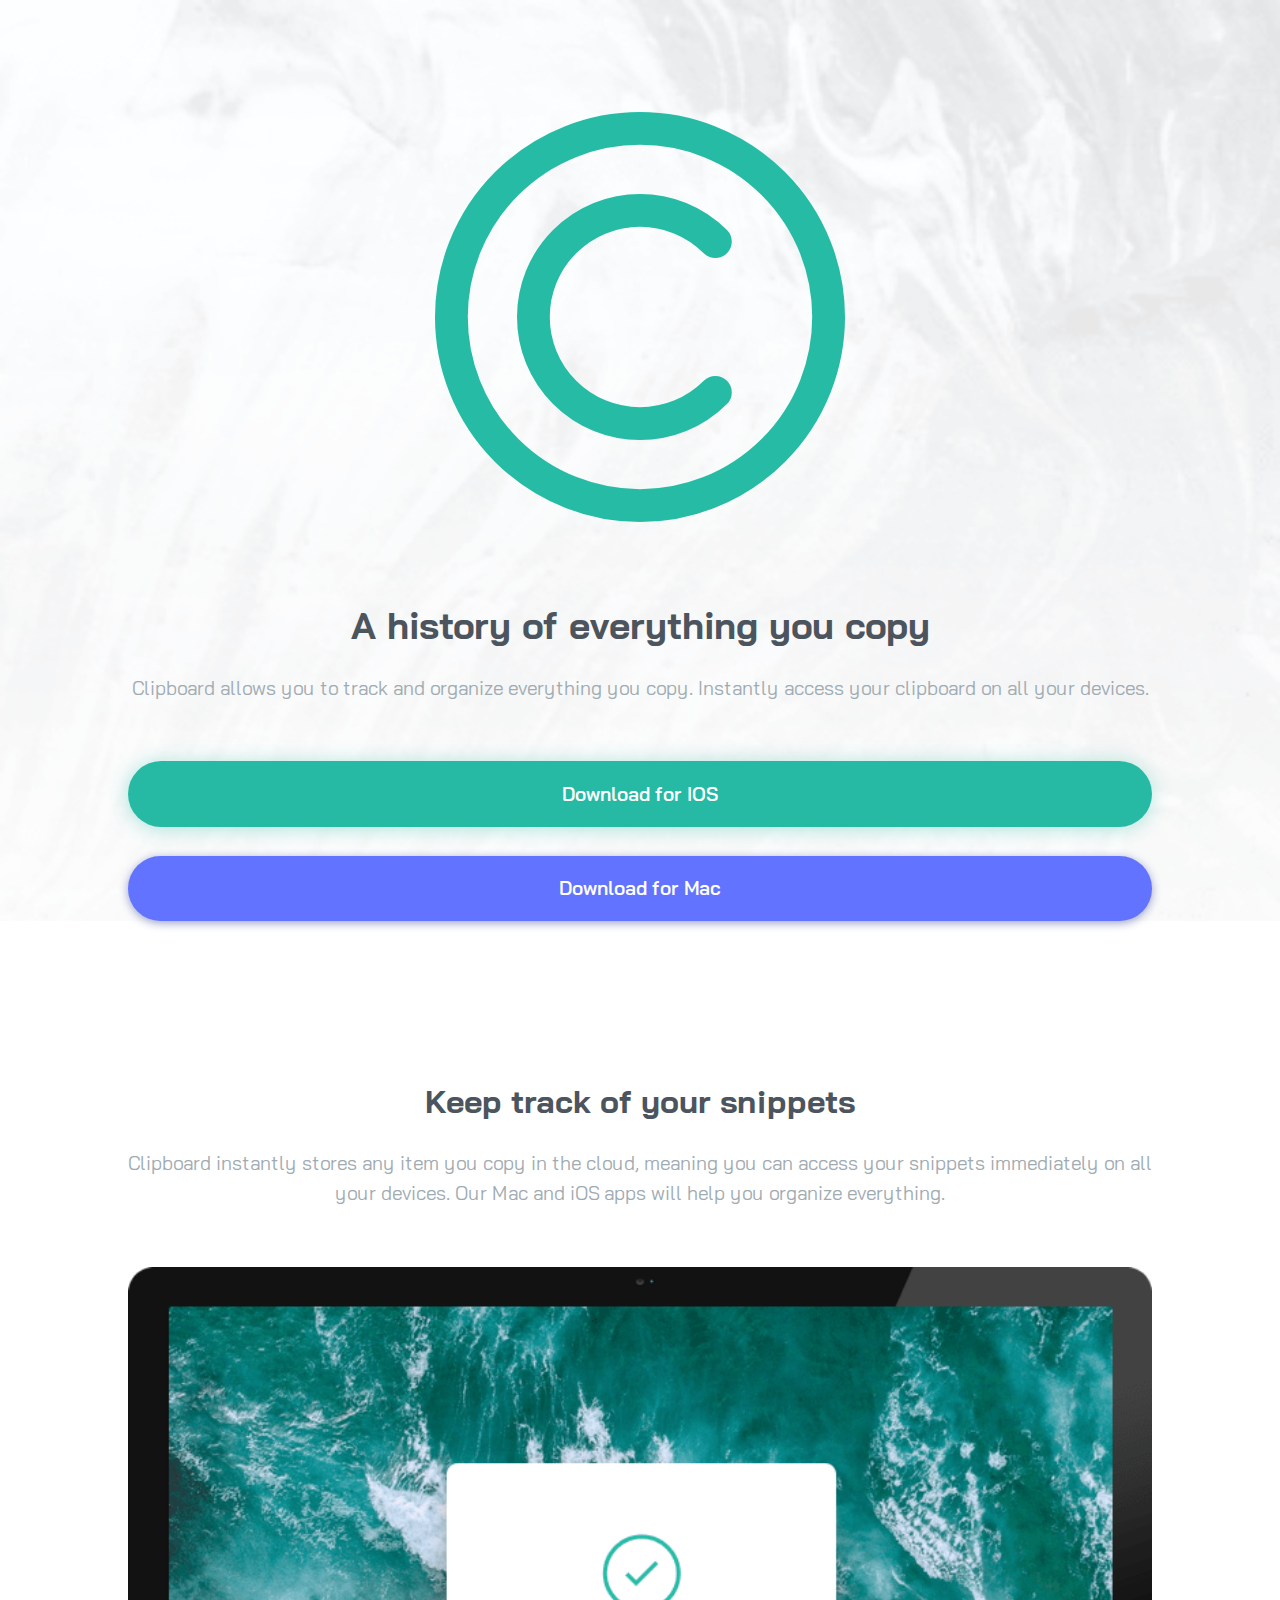
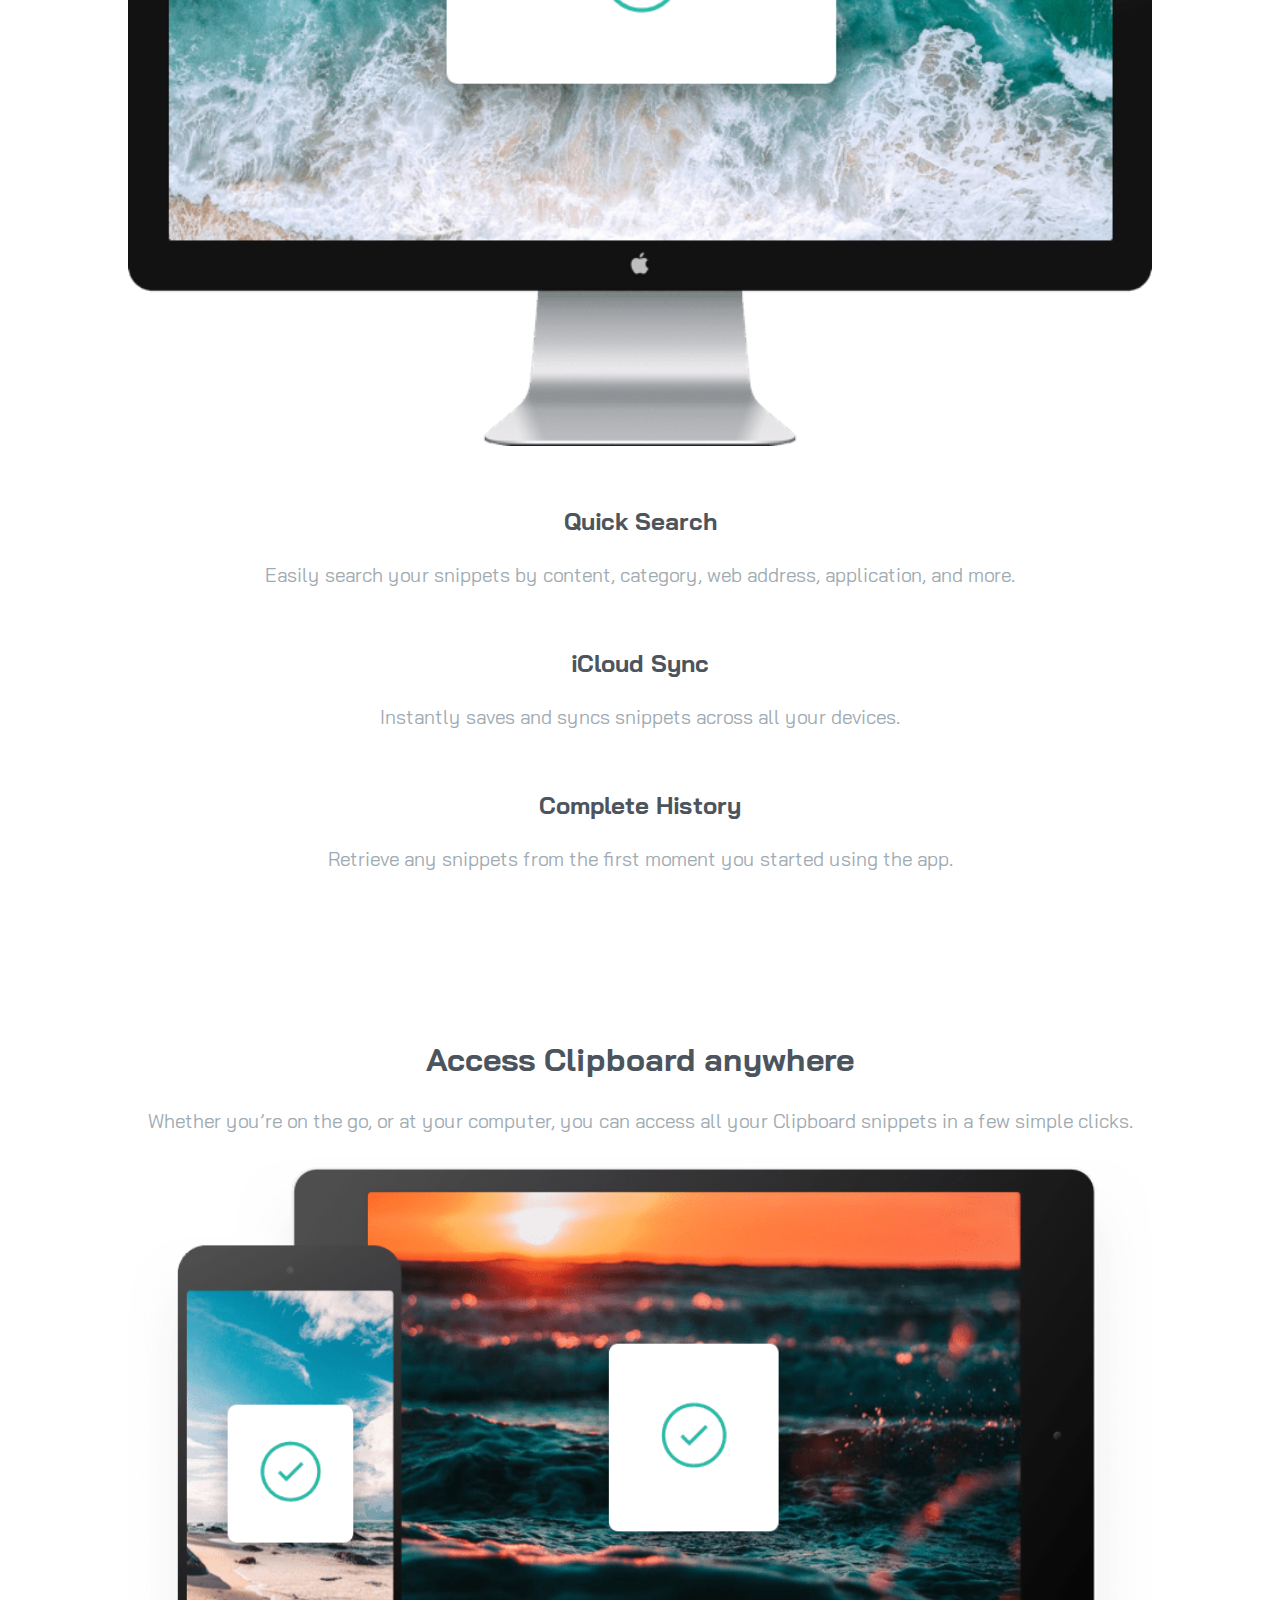
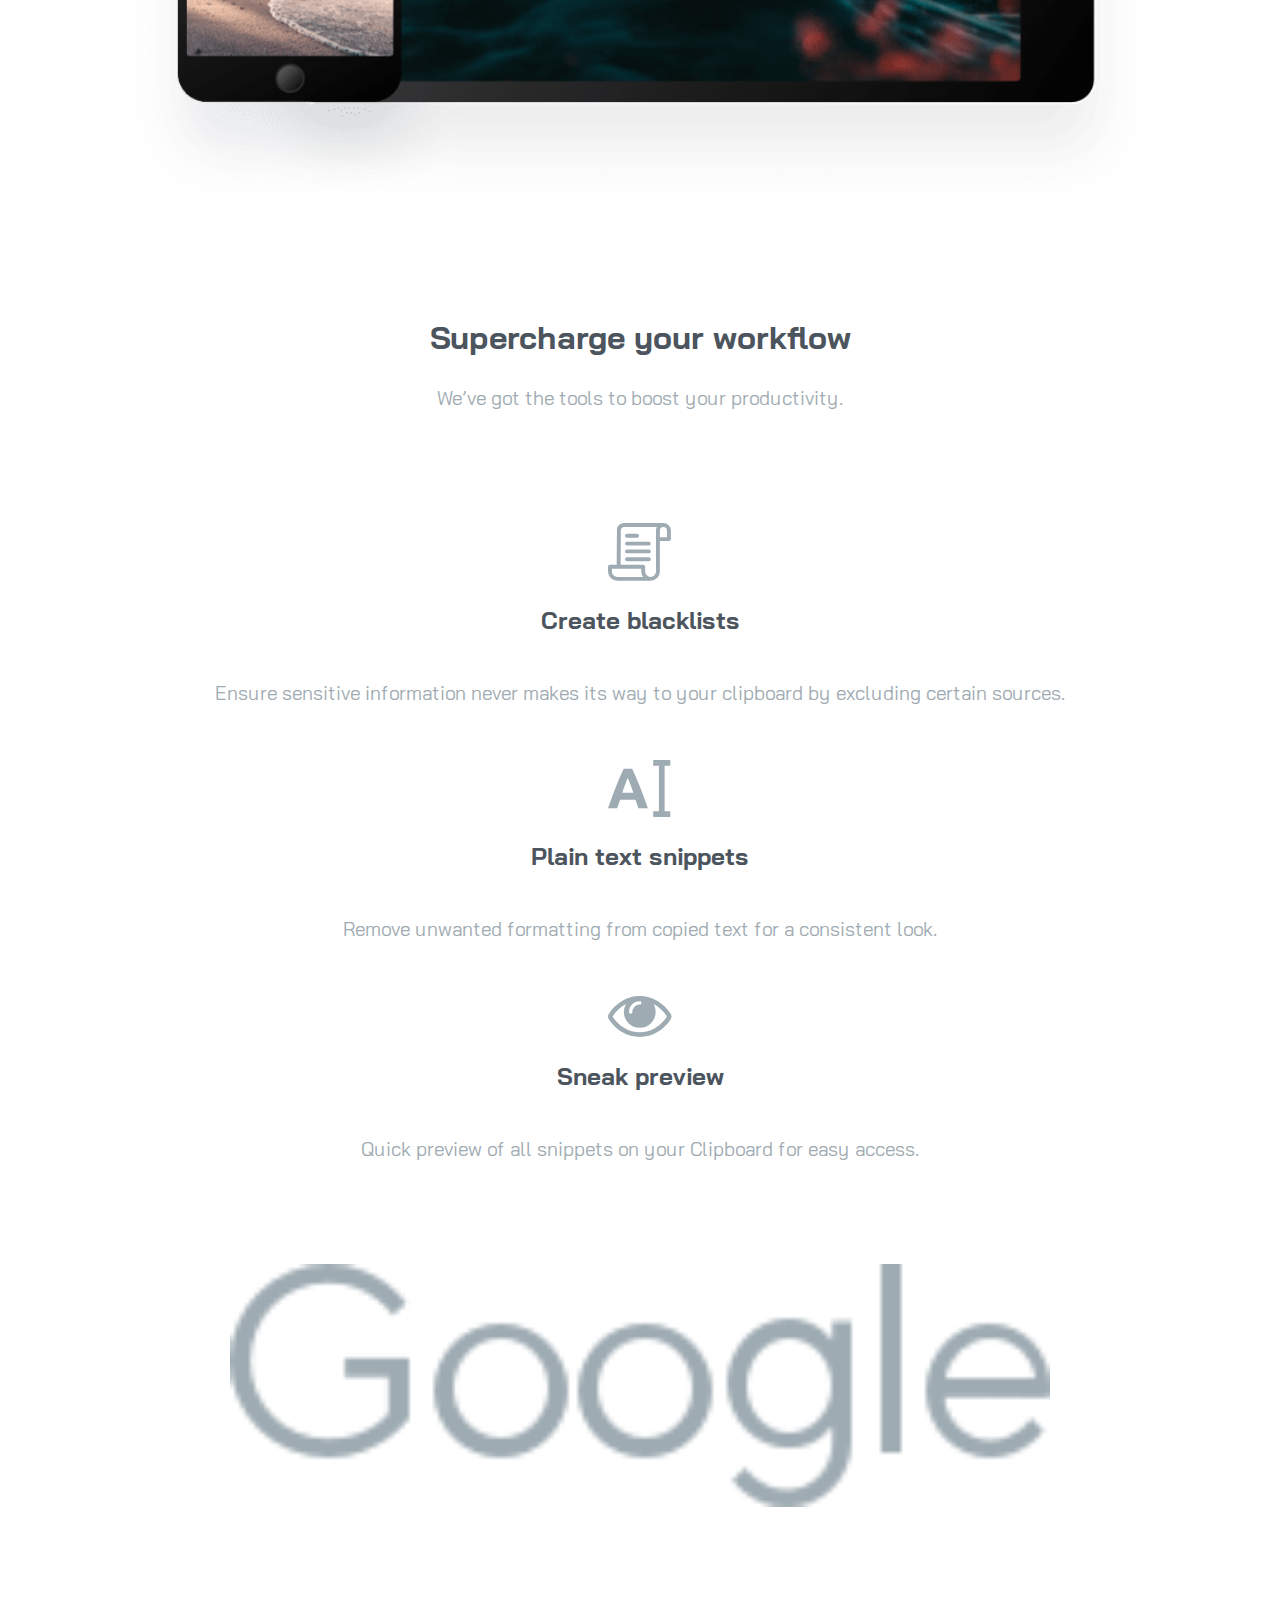
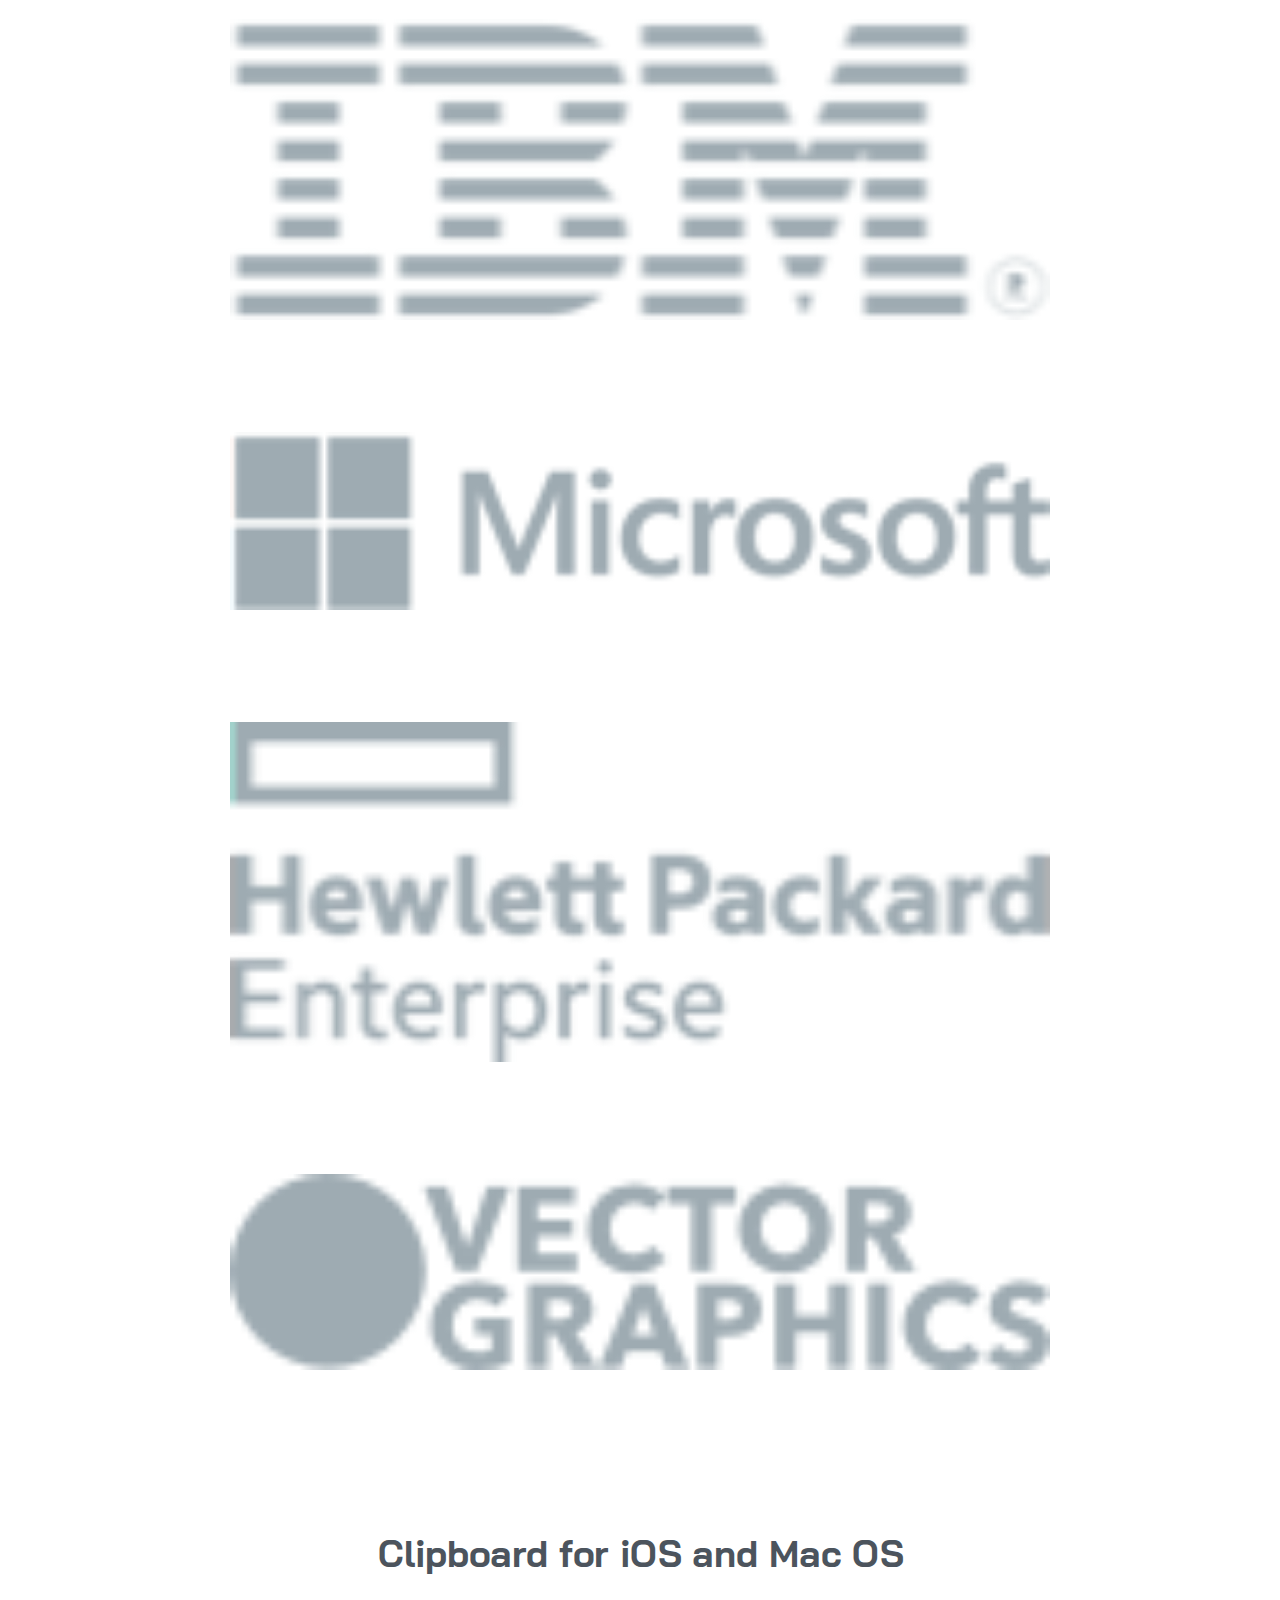
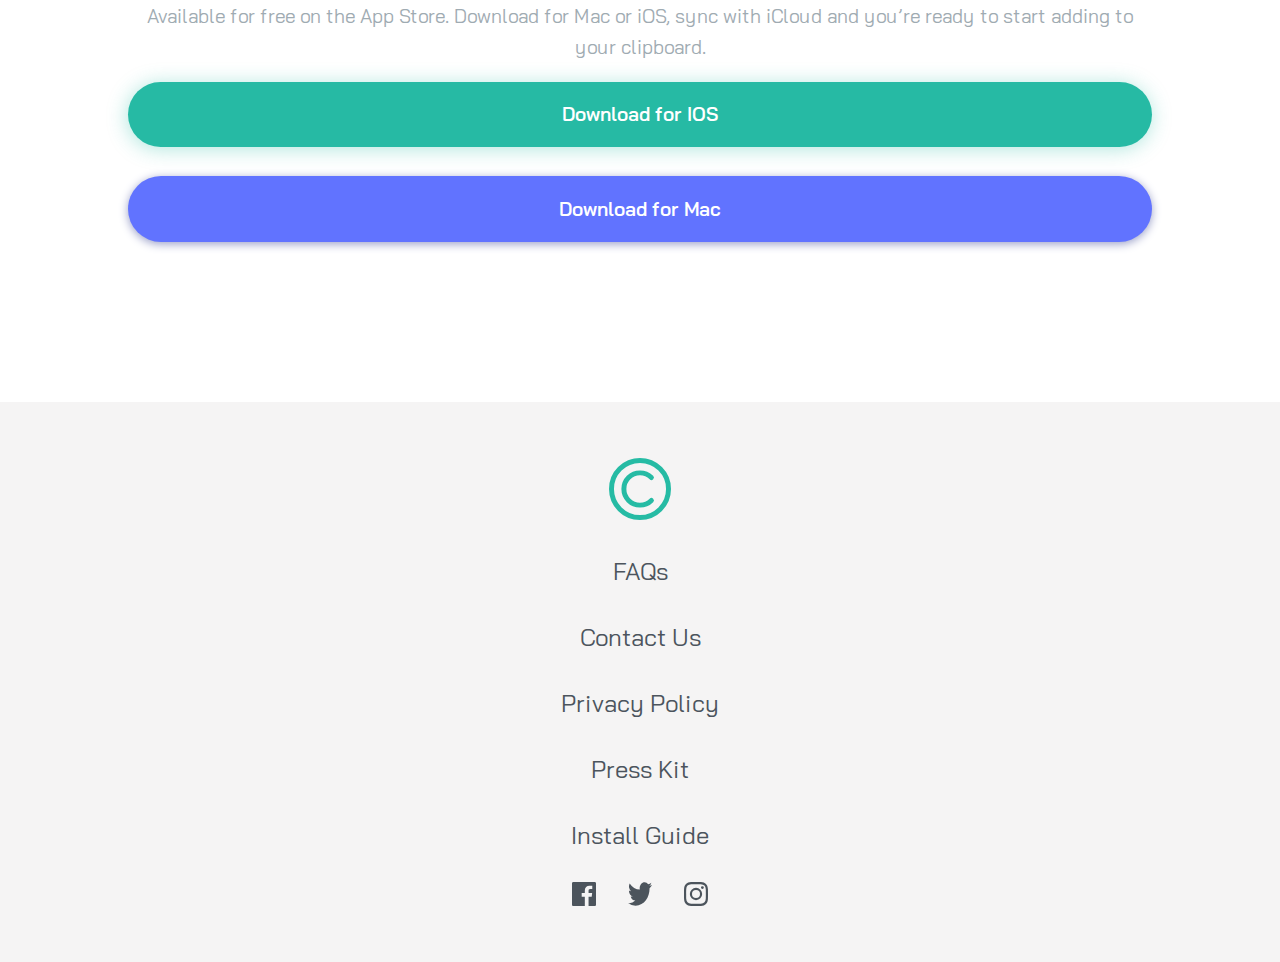
==== clipboard-landing-page-master/index.html @ c27ddd68 "dsal" ====
<!DOCTYPE html>
<html lang="en">
<head>
  <meta charset="UTF-8">
  <meta name="viewport" content="width=device-width, initial-scale=1.0">
  <link rel="stylesheet" href="/clipboard-landing-page-master/style.css">
  <link rel="icon" type="image/png" sizes="32x32" href="./images/favicon-32x32.png">
  <title>Frontend Mentor | Clipboard landing page</title>
</head>
<body>
  <header class="hero">
    <div class="container">
      <div class="logo">
        <img src="/clipboard-landing-page-master/images/logo.svg">
      </div>
      <div class="herotxt">
        <h1>A history of everything you copy</h1>
        <p>Clipboard allows you to track and organize everything you
          copy. Instantly access your clipboard on all your devices.</p>
      </div>
      <div class="row">
        <a class="btn btn__green" href="#">Download for IOS</a>
        <a class="btn btn__blue" href="#">Download for Mac</a>
      </div>
    </div>
  </header>
  <main>
    <section class="mid">
      <div class="container">
        <div class="midtxt">
          <h2>  Keep track of your snippets </h2>
          <p>  Clipboard instantly stores any item you copy in the cloud, 
            meaning you can access your snippets immediately on all your 
            devices. Our Mac and iOS apps will help you organize everything.</p>
        </div>
        <div class="midbottom row">
          <div class="midbottomimg"><img src="/clipboard-landing-page-master/images/image-computer.png" alt="mac display"></div>
          <div class="midbottomtxt">
            <div class="one">
              <h3>Quick Search</h3>
              <p>Easily search your snippets by content, category, web address, application, and more.</p>
            </div>
            <div class="two">
              <h3>iCloud Sync</h3>
              <p>Instantly saves and syncs snippets across all your devices.</p>
            </div>
            <div class="three">
              <h3>Complete History</h3>
              <p>Retrieve any snippets from the first moment you started using the app.</p>
            </div>
          </div>
        </div>
      </div>
    </section>
    <section class="midtwo">
      <div class="container">
        <div class="midtwotxt">
          <h2>Access Clipboard anywhere</h2>
          <p>Whether you’re on the go, or at your computer, you can access all your Clipboard 
            snippets in a few simple clicks.</p>
        </div>
        <div class="midtwoimg">
          <img src="/clipboard-landing-page-master/images/image-devices.png" alt="apple devices">
        </div>
      </div>
    </section>
    <section class="midthree">
      <div class="container">
        <div class="midthreetxt">
          <h2>Supercharge your workflow</h2>
          <p>We’ve got the tools to boost your productivity.</p>
        </div>
        <div class="row midthreeft">
          <div class="one">
            <img src="/clipboard-landing-page-master/images/icon-blacklist.svg" alt="blacklist">
            <h3> Create blacklists</h3>
            <p>Ensure sensitive information never makes its way to your clipboard by excluding certain sources.</p>
          </div>
          <div class="two">
            <img src="/clipboard-landing-page-master/images/icon-text.svg" alt="Plain text snippets">
            <h3>Plain text snippets</h3>
            <p>Remove unwanted formatting from copied text for a consistent look.</p>
          </div>
          <div class="three">
            <img src="/clipboard-landing-page-master/images/icon-preview.svg" alt="Sneak preview">
            <h3>Sneak preview</h3>
            <p>Quick preview of all snippets on your Clipboard for easy access.</p>
          </div>
        </div>
      </div>
    </section>
    <section class="midfour" title="Partners">
      <div class="container row">
        <img src="/clipboard-landing-page-master/images/logo-google.png" alt="Google">
        <img src="/clipboard-landing-page-master/images/logo-ibm.png" alt="IBM">
        <img src="/clipboard-landing-page-master/images/logo-microsoft.png" alt="Microsoft">
        <img src="/clipboard-landing-page-master/images/logo-hp.png" alt="Hewlett Packard">
        <img src="/clipboard-landing-page-master/images/logo-vector-graphics.png" alt="Vector Graphics">
      </div>
    </section>
    <section class="midfive">
      <div class="container">
        <div class="midfivetxt">
          <h1>Clipboard for iOS and Mac OS</h1>
          <p>Available for free on the App Store. Download for Mac or iOS, sync with iCloud 
            and you’re ready to start adding to your clipboard.</p>
        </div>
        <div class="row">
          <a class="btn btn__green" href="#">Download for IOS</a>
          <a class="btn btn__blue" href="#">Download for Mac</a>
        </div>
      </div>
    </section>
    <footer>
      <div class="container row">
        <div class="logofoot">
        <img src="/clipboard-landing-page-master/images/logo.svg" alt="Logo">
        </div>
        <nav>
          <div class="navlist">
            <ul>
              <li><a href="#">FAQs</a></li>
              <li><a href="#">Contact Us</a></li>
            </ul>
          </div>
          <div class="navlist">
            <ul>
              <li><a href="#">Privacy Policy</a></li>
              <li><a href="#">Press Kit</a></li>
            </ul>
          </div>
          <div class="navlist three">
            <ul>
              <li><a href="#">Install Guide</a></li>
            </ul>
          </div>
        </nav>
        <div class="socials">
          <img src="/clipboard-landing-page-master/images/icon-facebook.svg" alt="Facebook">
          <img src="/clipboard-landing-page-master/images/icon-twitter.svg" alt="Twitter">
          <img src="/clipboard-landing-page-master/images/icon-instagram.svg" alt="Instagram">
        </div>
      </div>
    </footer>
  </main>
</body>
</html>
---- clipboard-landing-page-master/style.css ----
@import url('https://fonts.googleapis.com/css2?family=Bai+Jamjuree:wght@400;600&display=swap');

:root{
    --clr-sc: hsl(171, 66%, 44%);
    --clr-lb: hsl(233, 100%, 69%);

    --clr-dgb:hsl(210, 10%, 33%);
    --clr-gb: hsl(201, 11%, 66%);

    --ff-bai: "Bai Jamjuree";
}

*, *::before, *::after{
    box-sizing: border-box;
}

body{
    margin: 0;
    font-family: var(--ff-bai);
}

.container{
    width: 80%;
    max-width: 1100px;
    margin: 0 auto;
    position: relative;
}

.hero{
    background:url(/clipboard-landing-page-master/images/bg-header-mobile.png);
    background-repeat: no-repeat;
    background-size: cover;
    background-position: top right;
}

.logo img{
    margin-top: 7em;
    width: 40%;
    margin-bottom: 3.5em;
    max-width: 100%;
}

.logo{
    display: flex;
    justify-content: center;
}

.herotxt{
    font-family: var(--ff-bai);
    text-align: center;
}

.herotxt p{
    font-size: 1.2em;
    color:var(--clr-gb);
    line-height: 1.6em;
    margin-bottom: 3em;
}
.row{
    display: flex;
    flex-direction: column;
}
.btn{
    padding: 1.3rem 1rem;
    border-radius: 50em;
    text-align: center;
    text-decoration: none;
    color: white;
    font-family: var(--ff-bai);
    font-size: 1.2em;
    font-weight: 600;
    cursor: pointer;
    transition: opacity 0.2s ease-in;
}

.btn__green{
    background-color: var(--clr-sc);
    box-shadow: -1px 2px 20px 0px rgba(38,186,164,0.37);
}

.btn__blue{
    margin-top: 1.5em;
    background-color: var(--clr-lb);
    box-shadow: 0px 2px 10px 0px hsl(233, 30%, 69%);
}

.mid{
    margin-top: 10em;
    text-align: center;
}


.midtxt p{
    font-size: 1.2em;
    color:var(--clr-gb);
    line-height: 1.6em;
    margin-bottom: 3em;
}

.mid img{
    width: 100%;
    margin-bottom: 2em;
}

.midbottomtxt p{
    font-size: 1.2em;
    color:var(--clr-gb);
    line-height: 1.6em;
    margin-bottom: 3em;
}

.midtwo img{
    width: 100%;
}

.midtwo{
    padding: 5em 0;
}

h2{
    font-size: 2em;
    color: var(--clr-dgb);
    text-align: center;
}

h1{
    font-size: 2.3em;
    color: var(--clr-dgb);
    text-align: center;
}

h3{
    font-size: 1.5em;
    color: var(--clr-dgb);
    text-align: center;
}

p{
    font-size: 1.2em;
    color:var(--clr-gb);
    line-height: 1.6em;
    text-align: center;
}

.midthreetxt p{
    margin-bottom: 4em;
}

.midthreeft .one, .midthreeft .two,.midthreeft .three{
    display: flex;
    align-items: center;
    flex-direction: column;
}

.midthreeft img{
    margin-block-start: 2em;
    width: 4em;
}

.midthree{
    margin-bottom: 5em;
}

.midfour img + img{
    margin-top: 7em;
}

.midfour img{
    width: 80%;
    margin: 0 auto;
    max-width: 100%;
}

.midfive{
    margin-block: 10em;
}

.logofoot{
    margin: 0 auto;
    display: flex;
    justify-content: center;
}

.logofoot img{
    width: 50%;
    margin: 0 auto;
}


footer{
    background-color: rgb(245, 244, 244);
    padding: 3.5em 0;
}

footer .row{
    align-items: center;
}

.navlist li{
    list-style: none;
    text-align: center;
}

.navlist ul{
    padding: 0;
    margin: 0;
}

.navlist li a{
    font-size: 1.5em;
    font-family: var(--ff-bai);
    color: hsl(210, 10%, 33%);
    text-decoration: none;
    margin-top: 1.5em;
    display: block;
    transition: color 0.2s ease-in;
}

footer .socials{
    display: flex;
    flex-direction: row;
    justify-content: center;
    margin-top: 2em;
}

.socials img + img{
    margin-left: 2em;
}

.btn:hover{
    opacity: 90%;
}

.btn:active{
    opacity: 80%;
}

li a:hover{
    color:var(--clr-sc);
}

@media (min-width: 1440px) {
    h2{
        font-size: 2em;
        color: var(--clr-dgb);
        text-align: center;
    }
    
    h1{
        font-size: 2.3em;
        color: var(--clr-dgb);
        text-align: center;
    }
    
    h3{
        font-size: 1.5em;
        color: var(--clr-dgb);
        text-align: center;
    }
    
    p{
        font-size: 1.2em;
        color:var(--clr-gb);
        line-height: 1.6em;
        text-align: center;
    }

    .hero .logo{
        width: 35%;
        margin: 0 auto;
    }

    .hero{
        background:url(/clipboard-landing-page-master/images/bg-header-desktop.png);
        background-repeat: no-repeat;
        background-position: top right;
    }
    
    .hero .logo img{
        margin-bottom: 1.8em;
        margin-top: 9em;
    }
    
    .herotxt h1{
        margin-bottom:0;
    }

    .herotxt p{
        width: 80%;
        margin: 0 auto;
        margin-top: 1em;
        margin-bottom: 2.5em;
    }
    .row{
        display: flex;
        flex-direction: row;
        justify-content: center;
        align-items: center;
    }

    .btn{
        padding: 1.3rem 4rem;
    }
    
    .btn + .btn{
        margin-left: 1em;
    }
    
    .btn__blue{
        margin-top: auto;
    }
    
    .mid{
        margin-top: 10em;
        text-align: center;
    }
    
    .midtxt{
        margin-bottom: 4em;
    }
    
    .mid img{
        width: 700px;
    }

    .midbottomtxt p, .midbottomtxt h3{
        text-align: left;
    }
    
    .midbottomtxt{
        margin-left: 6em;
        margin-top: 6em;
    }

    .midbottomimg{
        margin-left: -13em;
    }

    .midtwo img{
        width: 100%;
    }
    
    .midtwo{
        padding: 2em 0;
    }

    .midtwotxt{
        width: 70%;
        margin: 0 auto;
        margin-bottom: 6em;
    }
    
    .midtwoimg img{
        width: 900px;
    }

    .midtwoimg{
        display: flex;
        justify-content: center;
    }

    .midthree .row{
        align-items: flex-start;
    }
    
    .midthreeft .one, .midthreeft .two,.midthreeft .three{
        flex-basis: 100%;
    }
    
    .midthree .three img{
        margin-top: 40px;
        margin-bottom: 10px;
    }

    .midfour{
        padding-block: 4em;
    }

    .midfour img + img{
        margin-top: initial;
        margin-left: 4.5em;
    }
    
    .midfour .row{
        align-items: center;
    }

    .midfive{
        margin-block: 10em;
    }
    
    .logofoot{
        margin: initial;
        display: flex;
        justify-content: left;
    }
    
    footer{
        background-color: rgb(245, 244, 244);
        padding: 1.8em 0;
    }
    
    footer .row{
        justify-content: space-between;
        align-items: center;
    }

    nav{
        display:flex;
        width: 100%;
        margin-left: 8em;
    }

    .navlist li{
        text-align: left;
    }
    
    .navlist li a{
        font-size: 1em;
        margin-top: initial;
    }

    .navlist li + li{
        margin-top: 0.7em;
    }
    
    footer .socials{
        margin-top: initial;
    }
    
    .navlist{
        align-self: center;
    }
    
    .navlist + .navlist{
        margin-left: 7em;
    }

    nav .three{
        align-self: flex-start;
    }
}
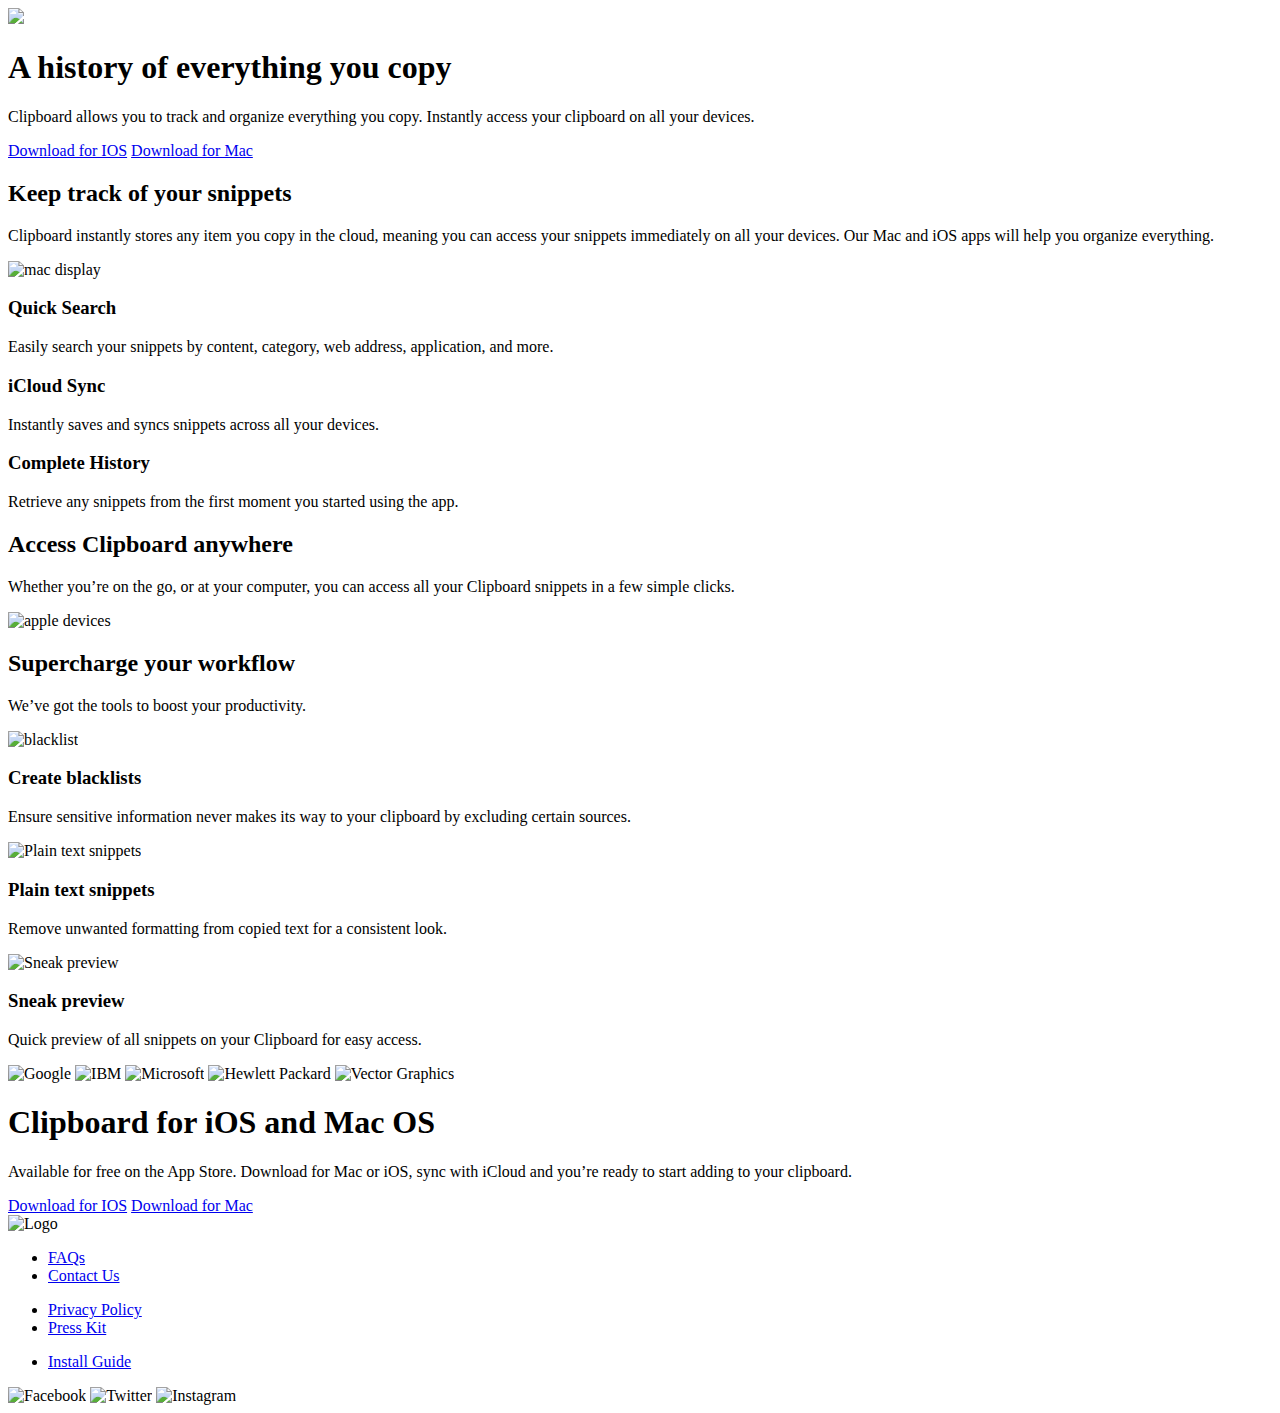
==== commit 37a3764d: "ads" ====
--- a/clipboard-landing-page-master/index.html
+++ b/clipboard-landing-page-master/index.html
@@ -3,7 +3,7 @@
 <head>
   <meta charset="UTF-8">
   <meta name="viewport" content="width=device-width, initial-scale=1.0">
-  <link rel="stylesheet" href="/clipboard-landing-page-master/style.css">
+  <link rel="stylesheet" href="./clipboard-landing-page-master/style.css">
   <link rel="icon" type="image/png" sizes="32x32" href="./images/favicon-32x32.png">
   <title>Frontend Mentor | Clipboard landing page</title>
 </head>
@@ -11,7 +11,7 @@
   <header class="hero">
     <div class="container">
       <div class="logo">
-        <img src="/clipboard-landing-page-master/images/logo.svg">
+        <img src="./clipboard-landing-page-master/images/logo.svg">
       </div>
       <div class="herotxt">
         <h1>A history of everything you copy</h1>
@@ -34,7 +34,7 @@
             devices. Our Mac and iOS apps will help you organize everything.</p>
         </div>
         <div class="midbottom row">
-          <div class="midbottomimg"><img src="/clipboard-landing-page-master/images/image-computer.png" alt="mac display"></div>
+          <div class="midbottomimg"><img src="./clipboard-landing-page-master/images/image-computer.png" alt="mac display"></div>
           <div class="midbottomtxt">
             <div class="one">
               <h3>Quick Search</h3>
@@ -60,7 +60,7 @@
             snippets in a few simple clicks.</p>
         </div>
         <div class="midtwoimg">
-          <img src="/clipboard-landing-page-master/images/image-devices.png" alt="apple devices">
+          <img src="./clipboard-landing-page-master/images/image-devices.png" alt="apple devices">
         </div>
       </div>
     </section>
@@ -72,17 +72,17 @@
         </div>
         <div class="row midthreeft">
           <div class="one">
-            <img src="/clipboard-landing-page-master/images/icon-blacklist.svg" alt="blacklist">
+            <img src="./clipboard-landing-page-master/images/icon-blacklist.svg" alt="blacklist">
             <h3> Create blacklists</h3>
             <p>Ensure sensitive information never makes its way to your clipboard by excluding certain sources.</p>
           </div>
           <div class="two">
-            <img src="/clipboard-landing-page-master/images/icon-text.svg" alt="Plain text snippets">
+            <img src="./clipboard-landing-page-master/images/icon-text.svg" alt="Plain text snippets">
             <h3>Plain text snippets</h3>
             <p>Remove unwanted formatting from copied text for a consistent look.</p>
           </div>
           <div class="three">
-            <img src="/clipboard-landing-page-master/images/icon-preview.svg" alt="Sneak preview">
+            <img src="./clipboard-landing-page-master/images/icon-preview.svg" alt="Sneak preview">
             <h3>Sneak preview</h3>
             <p>Quick preview of all snippets on your Clipboard for easy access.</p>
           </div>
@@ -91,11 +91,11 @@
     </section>
     <section class="midfour" title="Partners">
       <div class="container row">
-        <img src="/clipboard-landing-page-master/images/logo-google.png" alt="Google">
-        <img src="/clipboard-landing-page-master/images/logo-ibm.png" alt="IBM">
-        <img src="/clipboard-landing-page-master/images/logo-microsoft.png" alt="Microsoft">
-        <img src="/clipboard-landing-page-master/images/logo-hp.png" alt="Hewlett Packard">
-        <img src="/clipboard-landing-page-master/images/logo-vector-graphics.png" alt="Vector Graphics">
+        <img src="./clipboard-landing-page-master/images/logo-google.png" alt="Google">
+        <img src="./clipboard-landing-page-master/images/logo-ibm.png" alt="IBM">
+        <img src="./clipboard-landing-page-master/images/logo-microsoft.png" alt="Microsoft">
+        <img src="./clipboard-landing-page-master/images/logo-hp.png" alt="Hewlett Packard">
+        <img src="./clipboard-landing-page-master/images/logo-vector-graphics.png" alt="Vector Graphics">
       </div>
     </section>
     <section class="midfive">
@@ -114,7 +114,7 @@
     <footer>
       <div class="container row">
         <div class="logofoot">
-        <img src="/clipboard-landing-page-master/images/logo.svg" alt="Logo">
+        <img src="./clipboard-landing-page-master/images/logo.svg" alt="Logo">
         </div>
         <nav>
           <div class="navlist">
@@ -136,12 +136,12 @@
           </div>
         </nav>
         <div class="socials">
-          <img src="/clipboard-landing-page-master/images/icon-facebook.svg" alt="Facebook">
-          <img src="/clipboard-landing-page-master/images/icon-twitter.svg" alt="Twitter">
-          <img src="/clipboard-landing-page-master/images/icon-instagram.svg" alt="Instagram">
+          <img src="./clipboard-landing-page-master/images/icon-facebook.svg" alt="Facebook">
+          <img src="./clipboard-landing-page-master/images/icon-twitter.svg" alt="Twitter">
+          <img src="./clipboard-landing-page-master/images/icon-instagram.svg" alt="Instagram">
         </div>
       </div>
     </footer>
   </main>
 </body>
-</html>+</html>
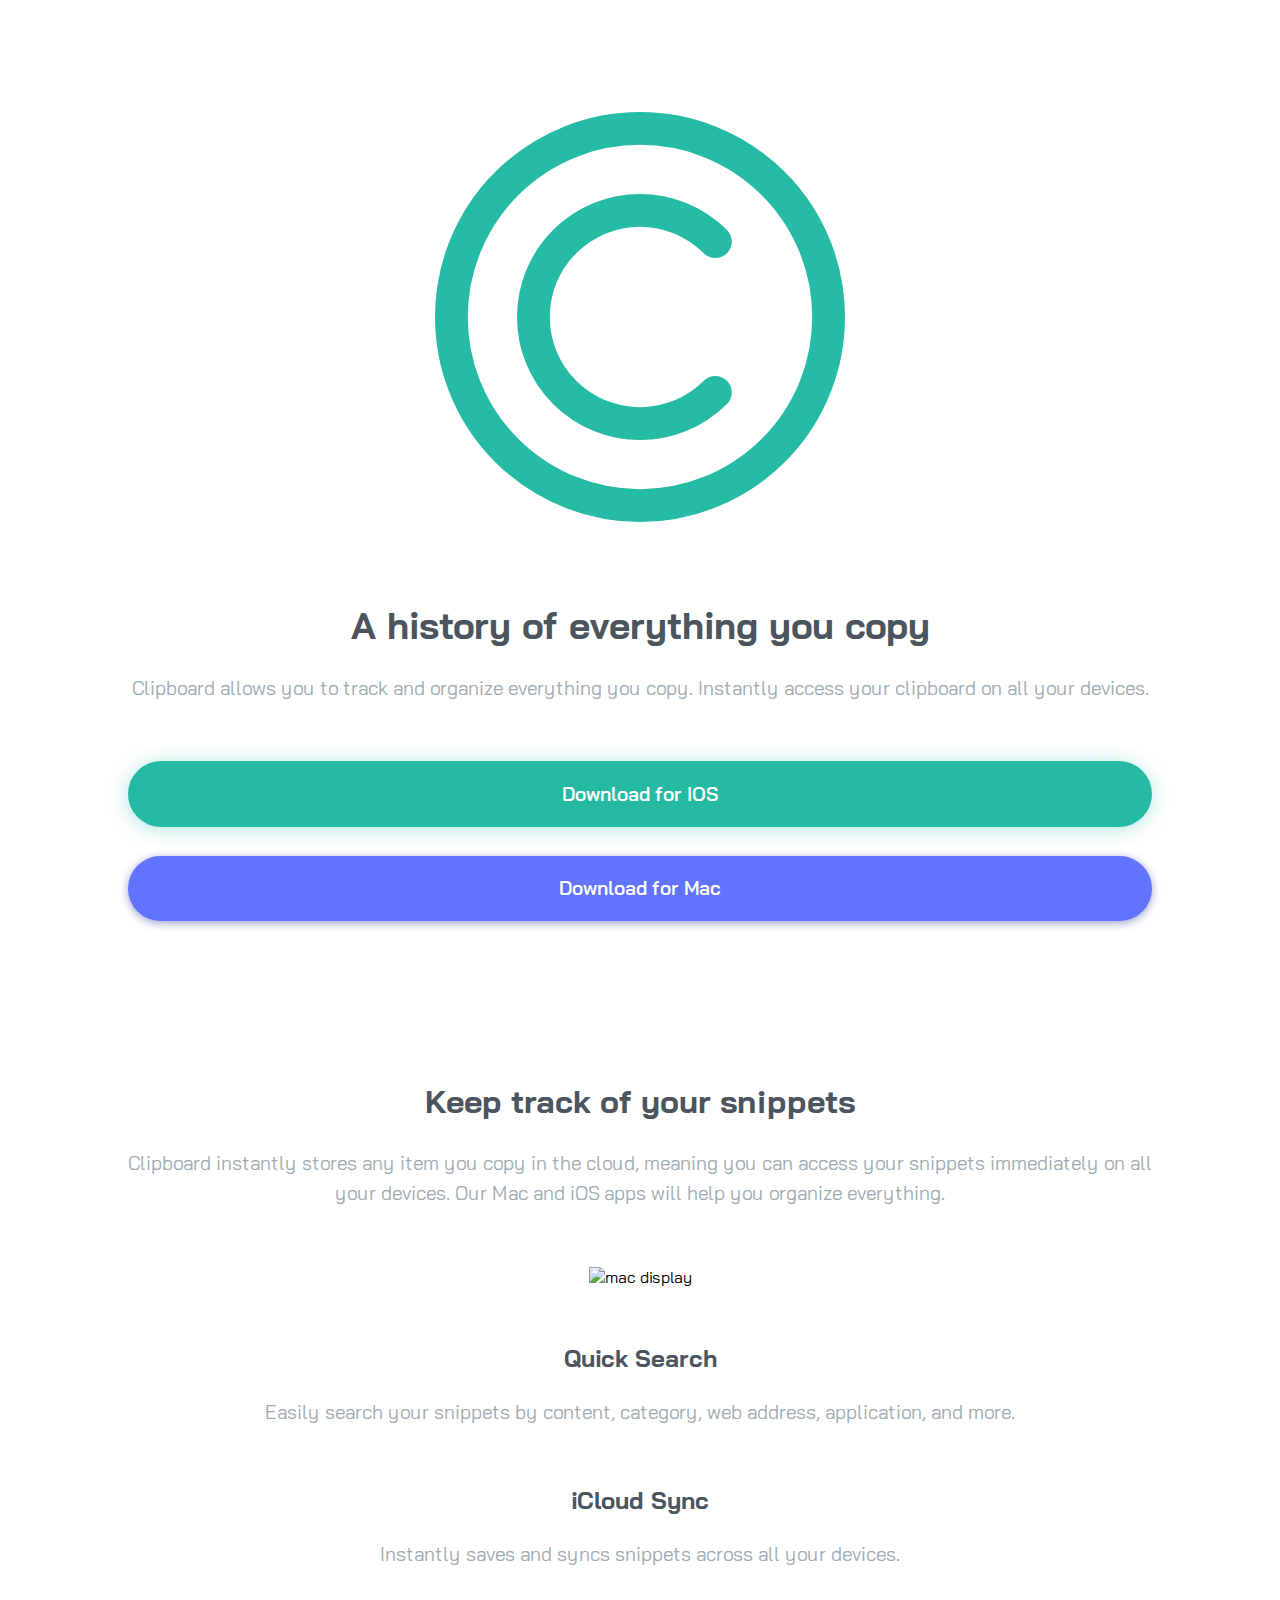
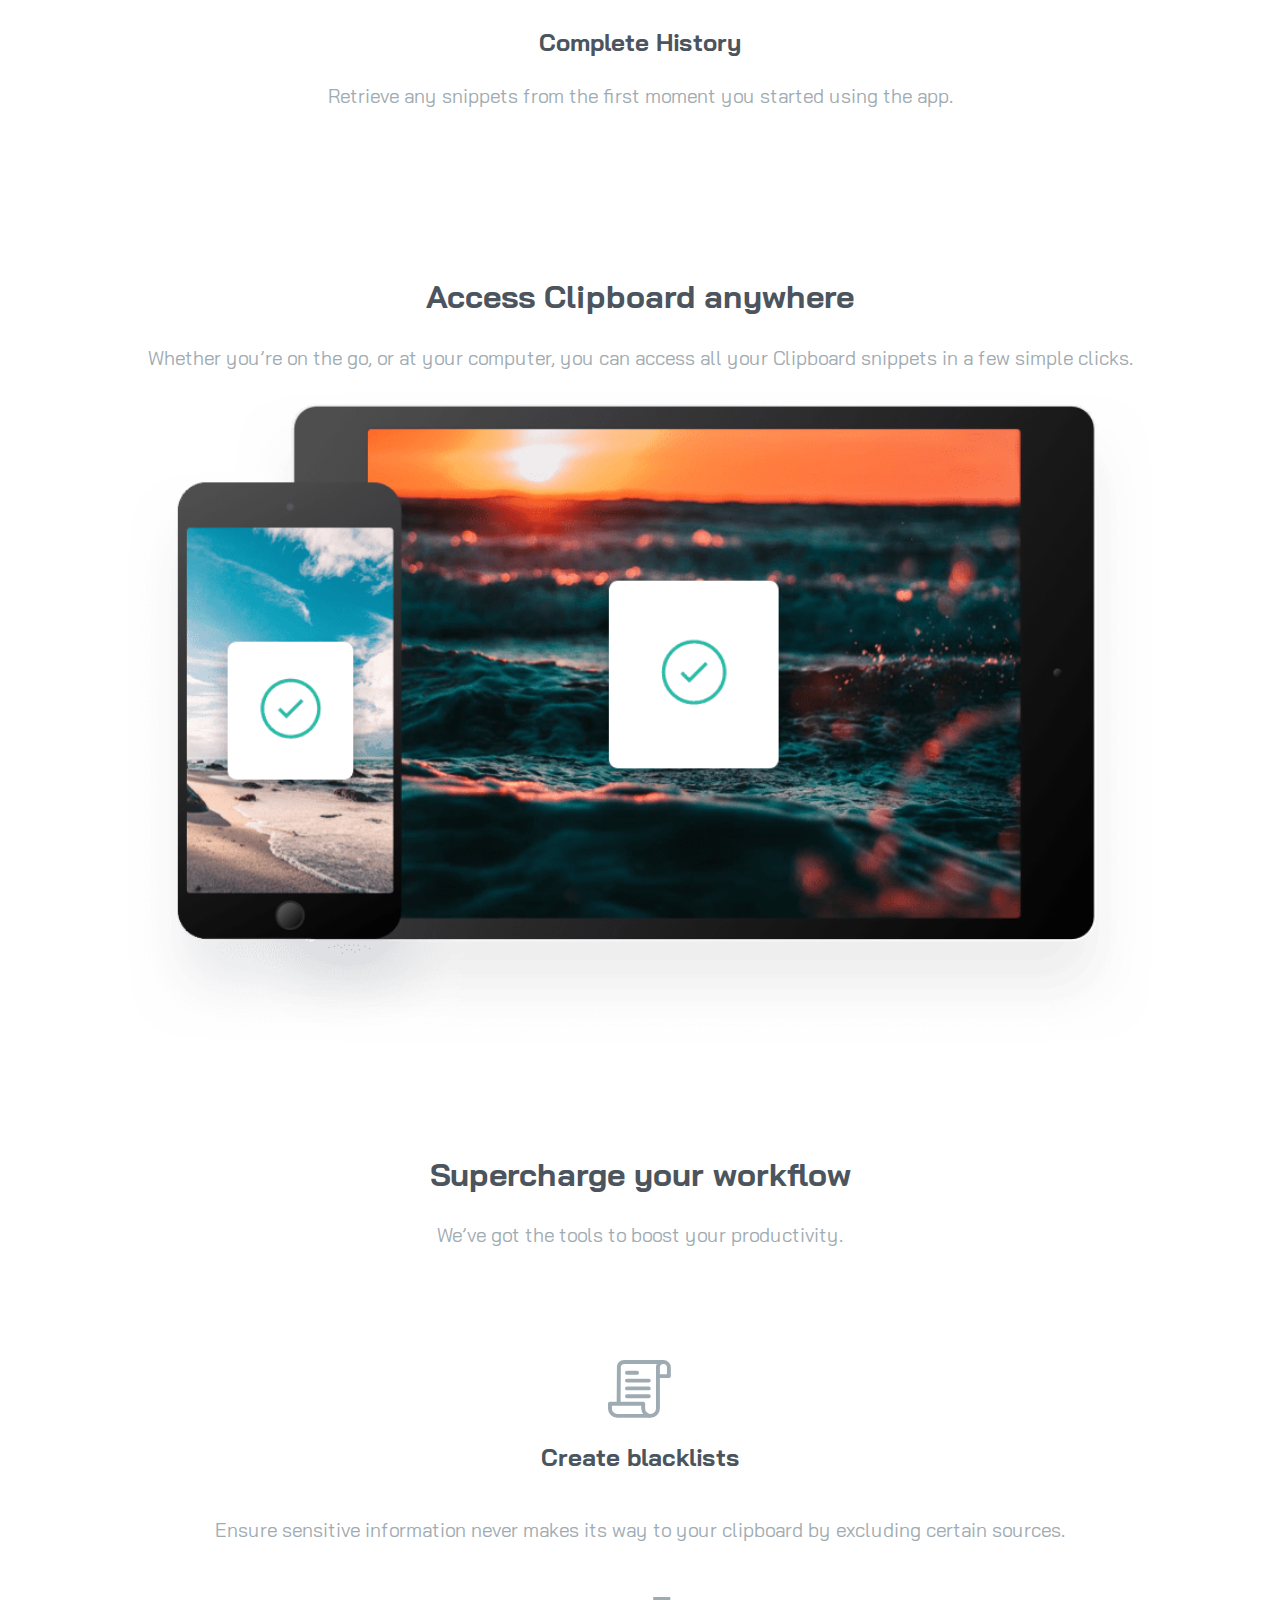
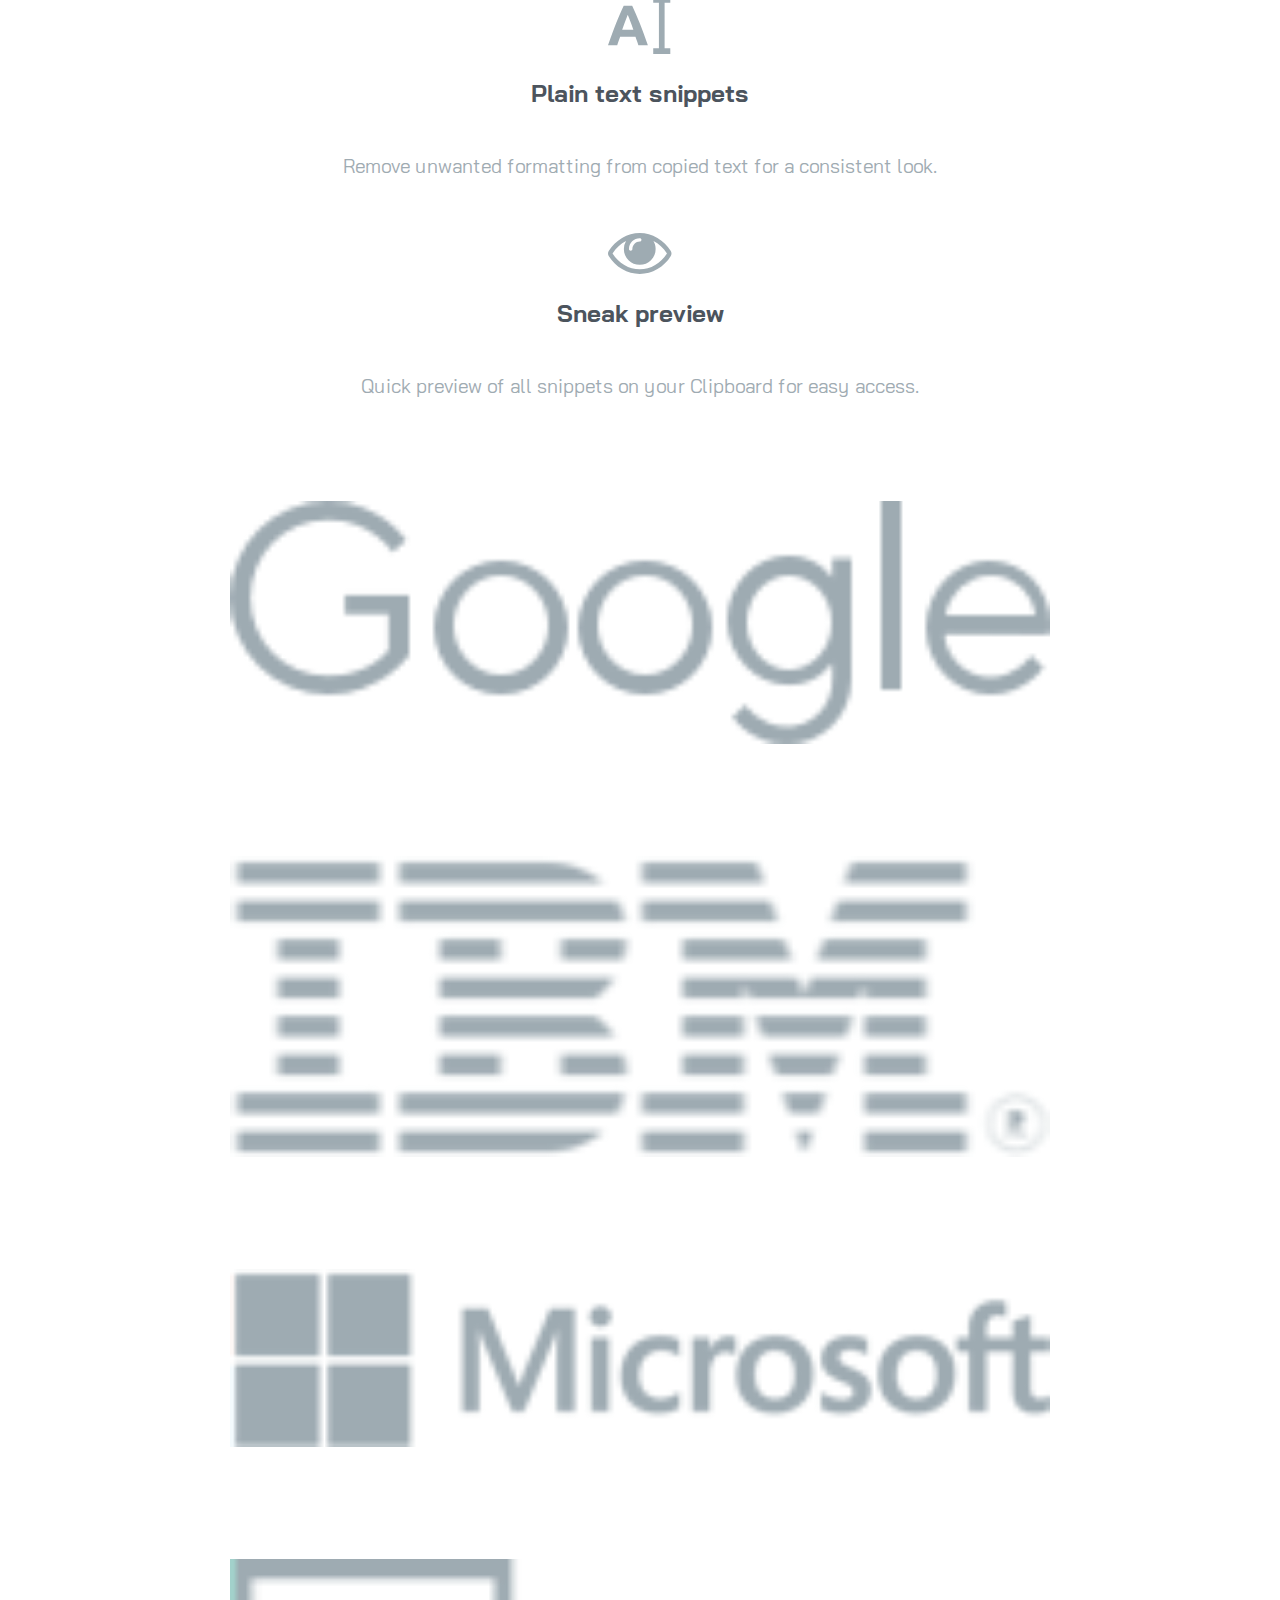
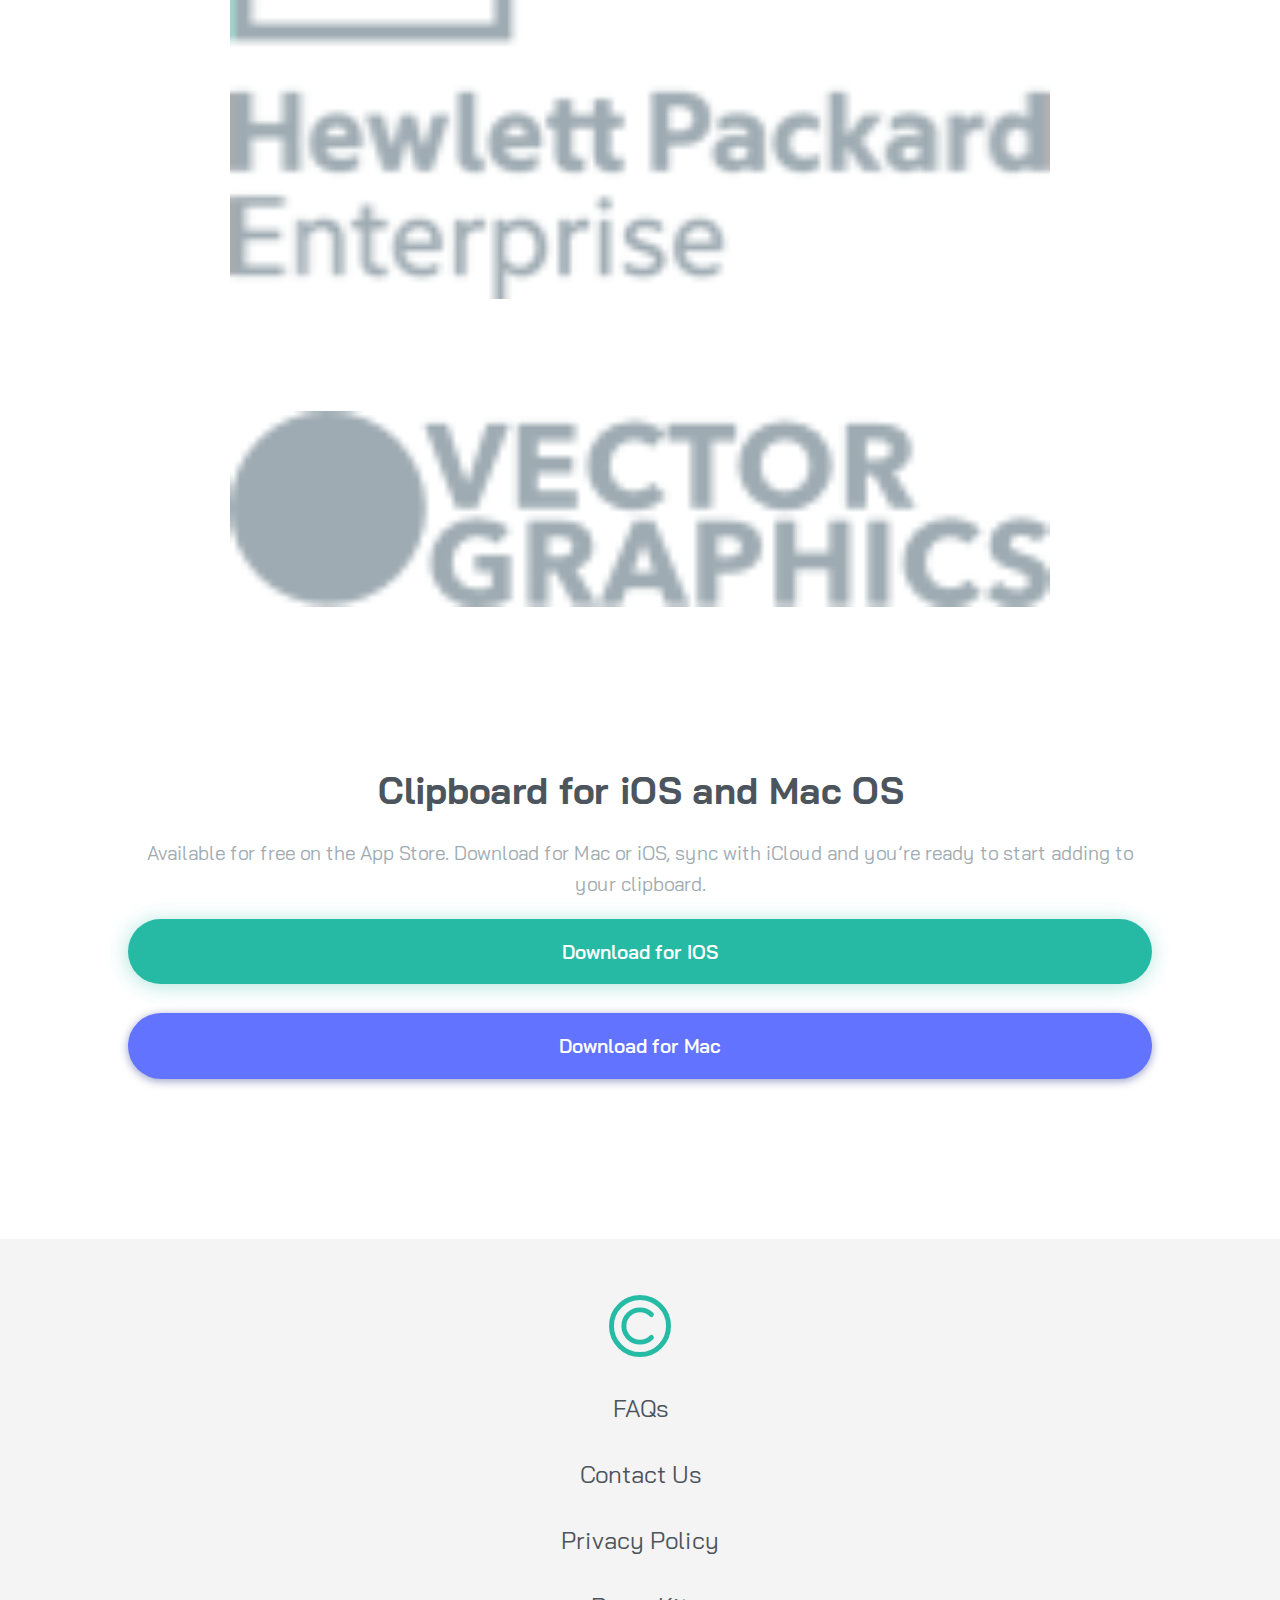
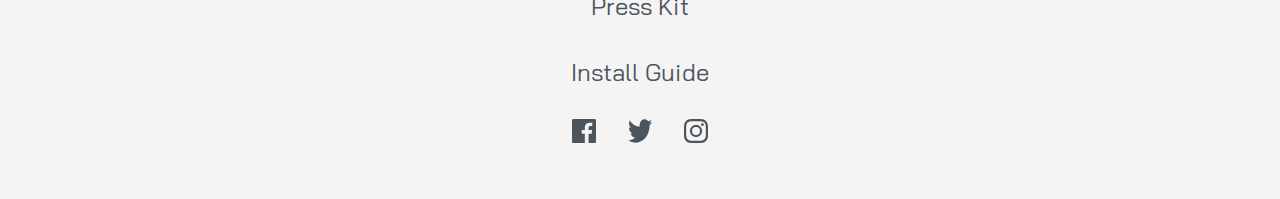
==== commit d9e990d3: "sa" ====
--- a/clipboard-landing-page-master/index.html
+++ b/clipboard-landing-page-master/index.html
@@ -3,7 +3,7 @@
 <head>
   <meta charset="UTF-8">
   <meta name="viewport" content="width=device-width, initial-scale=1.0">
-  <link rel="stylesheet" href="./clipboard-landing-page-master/style.css">
+  <link rel="stylesheet" href="./style.css">
   <link rel="icon" type="image/png" sizes="32x32" href="./images/favicon-32x32.png">
   <title>Frontend Mentor | Clipboard landing page</title>
 </head>
@@ -11,7 +11,7 @@
   <header class="hero">
     <div class="container">
       <div class="logo">
-        <img src="./clipboard-landing-page-master/images/logo.svg">
+        <img src="./images/logo.svg">
       </div>
       <div class="herotxt">
         <h1>A history of everything you copy</h1>
@@ -34,7 +34,7 @@
             devices. Our Mac and iOS apps will help you organize everything.</p>
         </div>
         <div class="midbottom row">
-          <div class="midbottomimg"><img src="./clipboard-landing-page-master/images/image-computer.png" alt="mac display"></div>
+          <div class="midbottomimg"><img src="./image-computer.png" alt="mac display"></div>
           <div class="midbottomtxt">
             <div class="one">
               <h3>Quick Search</h3>
@@ -60,7 +60,7 @@
             snippets in a few simple clicks.</p>
         </div>
         <div class="midtwoimg">
-          <img src="./clipboard-landing-page-master/images/image-devices.png" alt="apple devices">
+          <img src="./images/image-devices.png" alt="apple devices">
         </div>
       </div>
     </section>
@@ -72,17 +72,17 @@
         </div>
         <div class="row midthreeft">
           <div class="one">
-            <img src="./clipboard-landing-page-master/images/icon-blacklist.svg" alt="blacklist">
+            <img src="./images/icon-blacklist.svg" alt="blacklist">
             <h3> Create blacklists</h3>
             <p>Ensure sensitive information never makes its way to your clipboard by excluding certain sources.</p>
           </div>
           <div class="two">
-            <img src="./clipboard-landing-page-master/images/icon-text.svg" alt="Plain text snippets">
+            <img src="./images/icon-text.svg" alt="Plain text snippets">
             <h3>Plain text snippets</h3>
             <p>Remove unwanted formatting from copied text for a consistent look.</p>
           </div>
           <div class="three">
-            <img src="./clipboard-landing-page-master/images/icon-preview.svg" alt="Sneak preview">
+            <img src="./images/icon-preview.svg" alt="Sneak preview">
             <h3>Sneak preview</h3>
             <p>Quick preview of all snippets on your Clipboard for easy access.</p>
           </div>
@@ -91,11 +91,11 @@
     </section>
     <section class="midfour" title="Partners">
       <div class="container row">
-        <img src="./clipboard-landing-page-master/images/logo-google.png" alt="Google">
-        <img src="./clipboard-landing-page-master/images/logo-ibm.png" alt="IBM">
-        <img src="./clipboard-landing-page-master/images/logo-microsoft.png" alt="Microsoft">
-        <img src="./clipboard-landing-page-master/images/logo-hp.png" alt="Hewlett Packard">
-        <img src="./clipboard-landing-page-master/images/logo-vector-graphics.png" alt="Vector Graphics">
+        <img src="./images/logo-google.png" alt="Google">
+        <img src="./images/logo-ibm.png" alt="IBM">
+        <img src="./images/logo-microsoft.png" alt="Microsoft">
+        <img src="./images/logo-hp.png" alt="Hewlett Packard">
+        <img src="./images/logo-vector-graphics.png" alt="Vector Graphics">
       </div>
     </section>
     <section class="midfive">
@@ -114,7 +114,7 @@
     <footer>
       <div class="container row">
         <div class="logofoot">
-        <img src="./clipboard-landing-page-master/images/logo.svg" alt="Logo">
+        <img src="./images/logo.svg" alt="Logo">
         </div>
         <nav>
           <div class="navlist">
@@ -136,9 +136,9 @@
           </div>
         </nav>
         <div class="socials">
-          <img src="./clipboard-landing-page-master/images/icon-facebook.svg" alt="Facebook">
-          <img src="./clipboard-landing-page-master/images/icon-twitter.svg" alt="Twitter">
-          <img src="./clipboard-landing-page-master/images/icon-instagram.svg" alt="Instagram">
+          <img src="./images/icon-facebook.svg" alt="Facebook">
+          <img src="./images/icon-twitter.svg" alt="Twitter">
+          <img src="./images/icon-instagram.svg" alt="Instagram">
         </div>
       </div>
     </footer>
--- a/clipboard-landing-page-master/style.css
+++ b/clipboard-landing-page-master/style.css
@@ -0,0 +1,442 @@
+@import url('https://fonts.googleapis.com/css2?family=Bai+Jamjuree:wght@400;600&display=swap');
+
+:root{
+    --clr-sc: hsl(171, 66%, 44%);
+    --clr-lb: hsl(233, 100%, 69%);
+
+    --clr-dgb:hsl(210, 10%, 33%);
+    --clr-gb: hsl(201, 11%, 66%);
+
+    --ff-bai: "Bai Jamjuree";
+}
+
+*, *::before, *::after{
+    box-sizing: border-box;
+}
+
+body{
+    margin: 0;
+    font-family: var(--ff-bai);
+}
+
+.container{
+    width: 80%;
+    max-width: 1100px;
+    margin: 0 auto;
+    position: relative;
+}
+
+.hero{
+    background:url(./clipboard-landing-page-master/images/bg-header-mobile.png);
+    background-repeat: no-repeat;
+    background-size: cover;
+    background-position: top right;
+}
+
+.logo img{
+    margin-top: 7em;
+    width: 40%;
+    margin-bottom: 3.5em;
+    max-width: 100%;
+}
+
+.logo{
+    display: flex;
+    justify-content: center;
+}
+
+.herotxt{
+    font-family: var(--ff-bai);
+    text-align: center;
+}
+
+.herotxt p{
+    font-size: 1.2em;
+    color:var(--clr-gb);
+    line-height: 1.6em;
+    margin-bottom: 3em;
+}
+.row{
+    display: flex;
+    flex-direction: column;
+}
+.btn{
+    padding: 1.3rem 1rem;
+    border-radius: 50em;
+    text-align: center;
+    text-decoration: none;
+    color: white;
+    font-family: var(--ff-bai);
+    font-size: 1.2em;
+    font-weight: 600;
+    cursor: pointer;
+    transition: opacity 0.2s ease-in;
+}
+
+.btn__green{
+    background-color: var(--clr-sc);
+    box-shadow: -1px 2px 20px 0px rgba(38,186,164,0.37);
+}
+
+.btn__blue{
+    margin-top: 1.5em;
+    background-color: var(--clr-lb);
+    box-shadow: 0px 2px 10px 0px hsl(233, 30%, 69%);
+}
+
+.mid{
+    margin-top: 10em;
+    text-align: center;
+}
+
+
+.midtxt p{
+    font-size: 1.2em;
+    color:var(--clr-gb);
+    line-height: 1.6em;
+    margin-bottom: 3em;
+}
+
+.mid img{
+    width: 100%;
+    margin-bottom: 2em;
+}
+
+.midbottomtxt p{
+    font-size: 1.2em;
+    color:var(--clr-gb);
+    line-height: 1.6em;
+    margin-bottom: 3em;
+}
+
+.midtwo img{
+    width: 100%;
+}
+
+.midtwo{
+    padding: 5em 0;
+}
+
+h2{
+    font-size: 2em;
+    color: var(--clr-dgb);
+    text-align: center;
+}
+
+h1{
+    font-size: 2.3em;
+    color: var(--clr-dgb);
+    text-align: center;
+}
+
+h3{
+    font-size: 1.5em;
+    color: var(--clr-dgb);
+    text-align: center;
+}
+
+p{
+    font-size: 1.2em;
+    color:var(--clr-gb);
+    line-height: 1.6em;
+    text-align: center;
+}
+
+.midthreetxt p{
+    margin-bottom: 4em;
+}
+
+.midthreeft .one, .midthreeft .two,.midthreeft .three{
+    display: flex;
+    align-items: center;
+    flex-direction: column;
+}
+
+.midthreeft img{
+    margin-block-start: 2em;
+    width: 4em;
+}
+
+.midthree{
+    margin-bottom: 5em;
+}
+
+.midfour img + img{
+    margin-top: 7em;
+}
+
+.midfour img{
+    width: 80%;
+    margin: 0 auto;
+    max-width: 100%;
+}
+
+.midfive{
+    margin-block: 10em;
+}
+
+.logofoot{
+    margin: 0 auto;
+    display: flex;
+    justify-content: center;
+}
+
+.logofoot img{
+    width: 50%;
+    margin: 0 auto;
+}
+
+
+footer{
+    background-color: rgb(245, 244, 244);
+    padding: 3.5em 0;
+}
+
+footer .row{
+    align-items: center;
+}
+
+.navlist li{
+    list-style: none;
+    text-align: center;
+}
+
+.navlist ul{
+    padding: 0;
+    margin: 0;
+}
+
+.navlist li a{
+    font-size: 1.5em;
+    font-family: var(--ff-bai);
+    color: hsl(210, 10%, 33%);
+    text-decoration: none;
+    margin-top: 1.5em;
+    display: block;
+    transition: color 0.2s ease-in;
+}
+
+footer .socials{
+    display: flex;
+    flex-direction: row;
+    justify-content: center;
+    margin-top: 2em;
+}
+
+.socials img + img{
+    margin-left: 2em;
+}
+
+.btn:hover{
+    opacity: 90%;
+}
+
+.btn:active{
+    opacity: 80%;
+}
+
+li a:hover{
+    color:var(--clr-sc);
+}
+
+@media (min-width: 1440px) {
+    h2{
+        font-size: 2em;
+        color: var(--clr-dgb);
+        text-align: center;
+    }
+    
+    h1{
+        font-size: 2.3em;
+        color: var(--clr-dgb);
+        text-align: center;
+    }
+    
+    h3{
+        font-size: 1.5em;
+        color: var(--clr-dgb);
+        text-align: center;
+    }
+    
+    p{
+        font-size: 1.2em;
+        color:var(--clr-gb);
+        line-height: 1.6em;
+        text-align: center;
+    }
+
+    .hero .logo{
+        width: 35%;
+        margin: 0 auto;
+    }
+
+    .hero{
+        background:url(./clipboard-landing-page-master/images/bg-header-desktop.png);
+        background-repeat: no-repeat;
+        background-position: top right;
+    }
+    
+    .hero .logo img{
+        margin-bottom: 1.8em;
+        margin-top: 9em;
+    }
+    
+    .herotxt h1{
+        margin-bottom:0;
+    }
+
+    .herotxt p{
+        width: 80%;
+        margin: 0 auto;
+        margin-top: 1em;
+        margin-bottom: 2.5em;
+    }
+    .row{
+        display: flex;
+        flex-direction: row;
+        justify-content: center;
+        align-items: center;
+    }
+
+    .btn{
+        padding: 1.3rem 4rem;
+    }
+    
+    .btn + .btn{
+        margin-left: 1em;
+    }
+    
+    .btn__blue{
+        margin-top: auto;
+    }
+    
+    .mid{
+        margin-top: 10em;
+        text-align: center;
+    }
+    
+    .midtxt{
+        margin-bottom: 4em;
+    }
+    
+    .mid img{
+        width: 700px;
+    }
+
+    .midbottomtxt p, .midbottomtxt h3{
+        text-align: left;
+    }
+    
+    .midbottomtxt{
+        margin-left: 6em;
+        margin-top: 6em;
+    }
+
+    .midbottomimg{
+        margin-left: -13em;
+    }
+
+    .midtwo img{
+        width: 100%;
+    }
+    
+    .midtwo{
+        padding: 2em 0;
+    }
+
+    .midtwotxt{
+        width: 70%;
+        margin: 0 auto;
+        margin-bottom: 6em;
+    }
+    
+    .midtwoimg img{
+        width: 900px;
+    }
+
+    .midtwoimg{
+        display: flex;
+        justify-content: center;
+    }
+
+    .midthree .row{
+        align-items: flex-start;
+    }
+    
+    .midthreeft .one, .midthreeft .two,.midthreeft .three{
+        flex-basis: 100%;
+    }
+    
+    .midthree .three img{
+        margin-top: 40px;
+        margin-bottom: 10px;
+    }
+
+    .midfour{
+        padding-block: 4em;
+    }
+
+    .midfour img + img{
+        margin-top: initial;
+        margin-left: 4.5em;
+    }
+    
+    .midfour .row{
+        align-items: center;
+    }
+
+    .midfive{
+        margin-block: 10em;
+    }
+    
+    .logofoot{
+        margin: initial;
+        display: flex;
+        justify-content: left;
+    }
+    
+    footer{
+        background-color: rgb(245, 244, 244);
+        padding: 1.8em 0;
+    }
+    
+    footer .row{
+        justify-content: space-between;
+        align-items: center;
+    }
+
+    nav{
+        display:flex;
+        width: 100%;
+        margin-left: 8em;
+    }
+
+    .navlist li{
+        text-align: left;
+    }
+    
+    .navlist li a{
+        font-size: 1em;
+        margin-top: initial;
+    }
+
+    .navlist li + li{
+        margin-top: 0.7em;
+    }
+    
+    footer .socials{
+        margin-top: initial;
+    }
+    
+    .navlist{
+        align-self: center;
+    }
+    
+    .navlist + .navlist{
+        margin-left: 7em;
+    }
+
+    nav .three{
+        align-self: flex-start;
+    }
+}
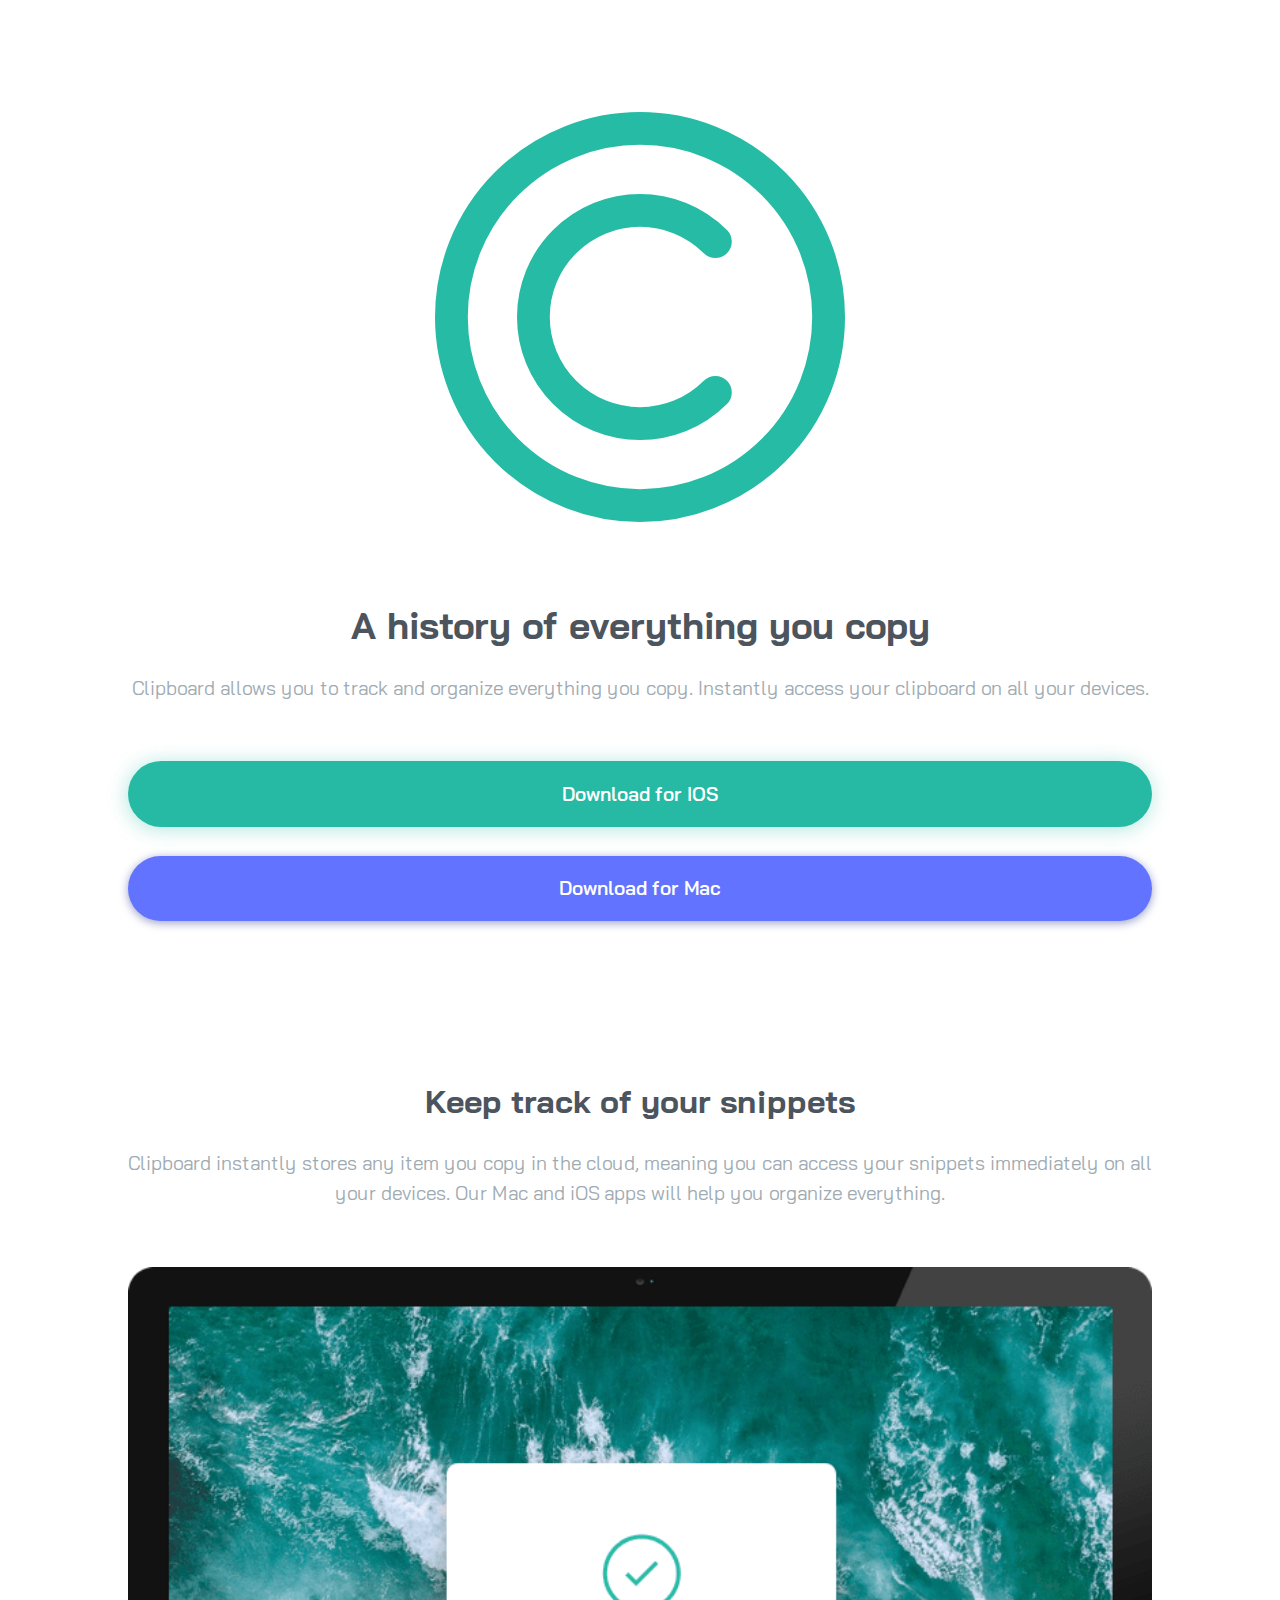
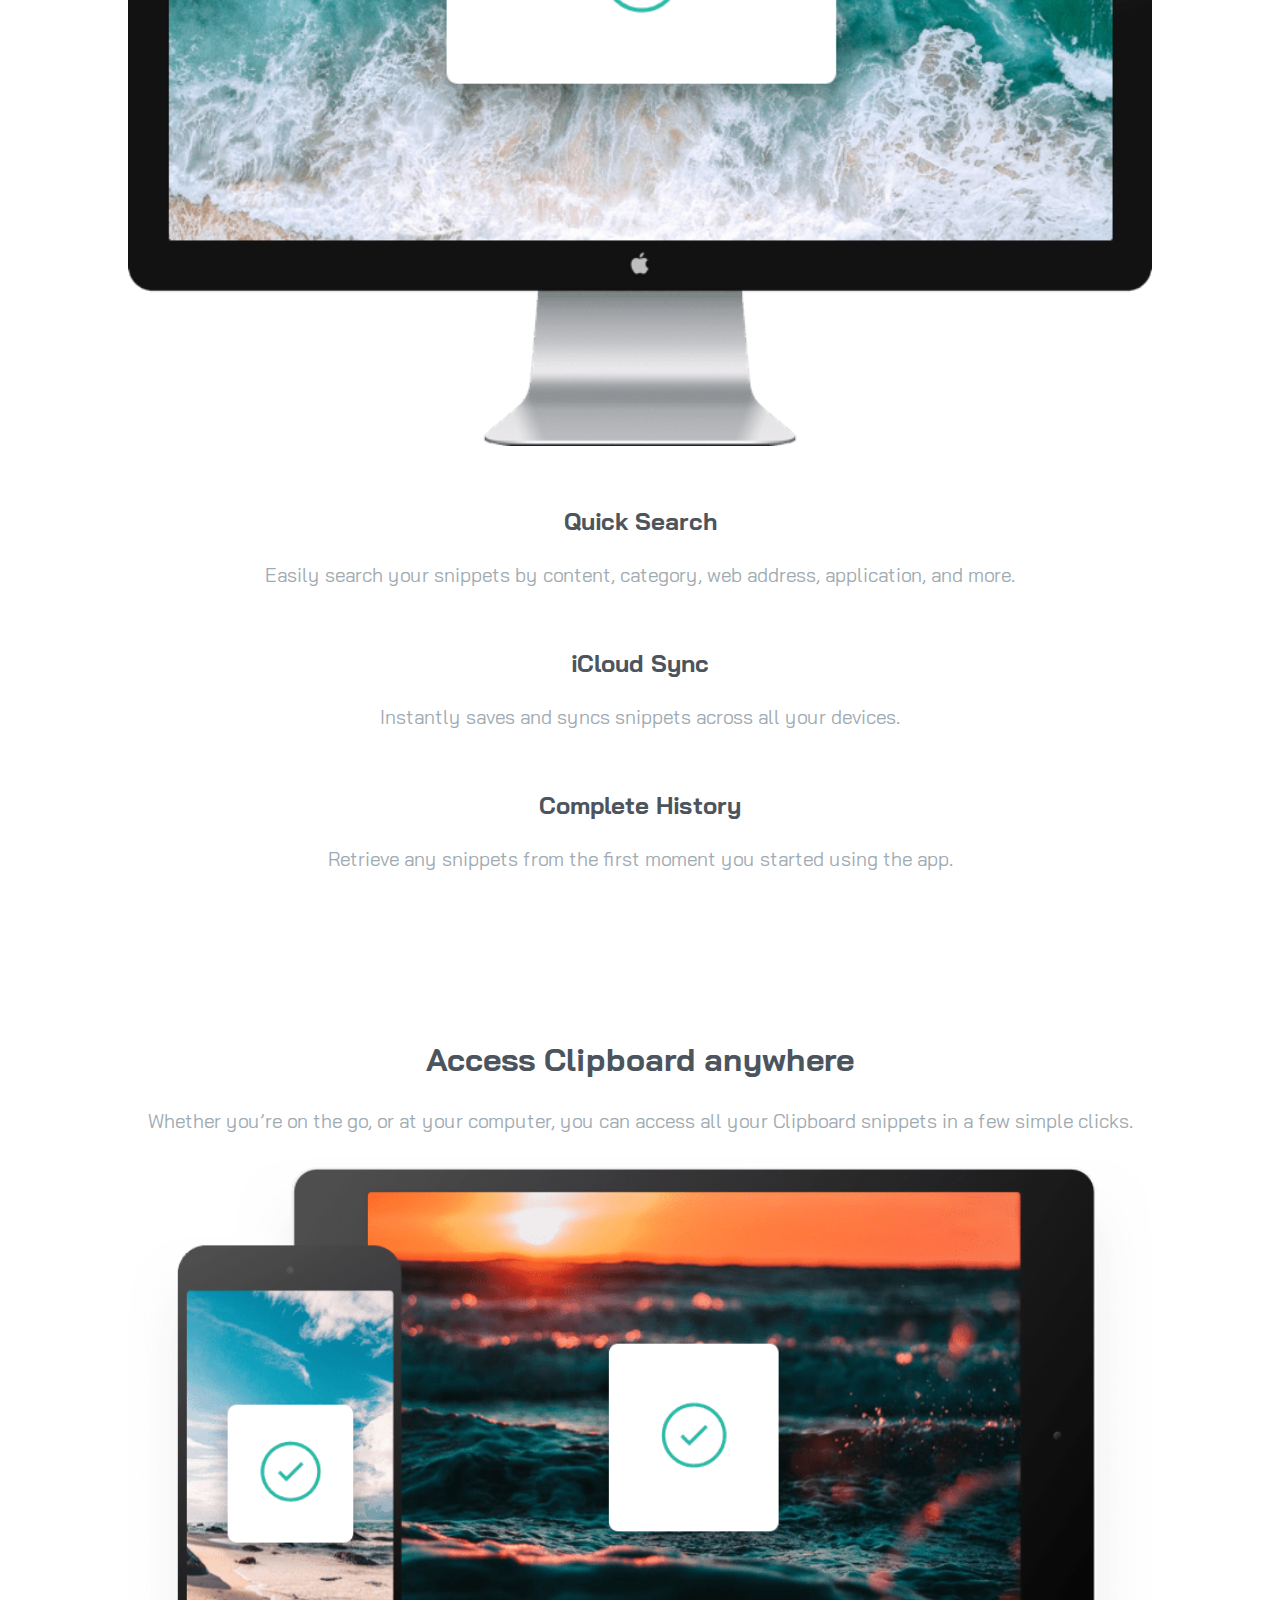
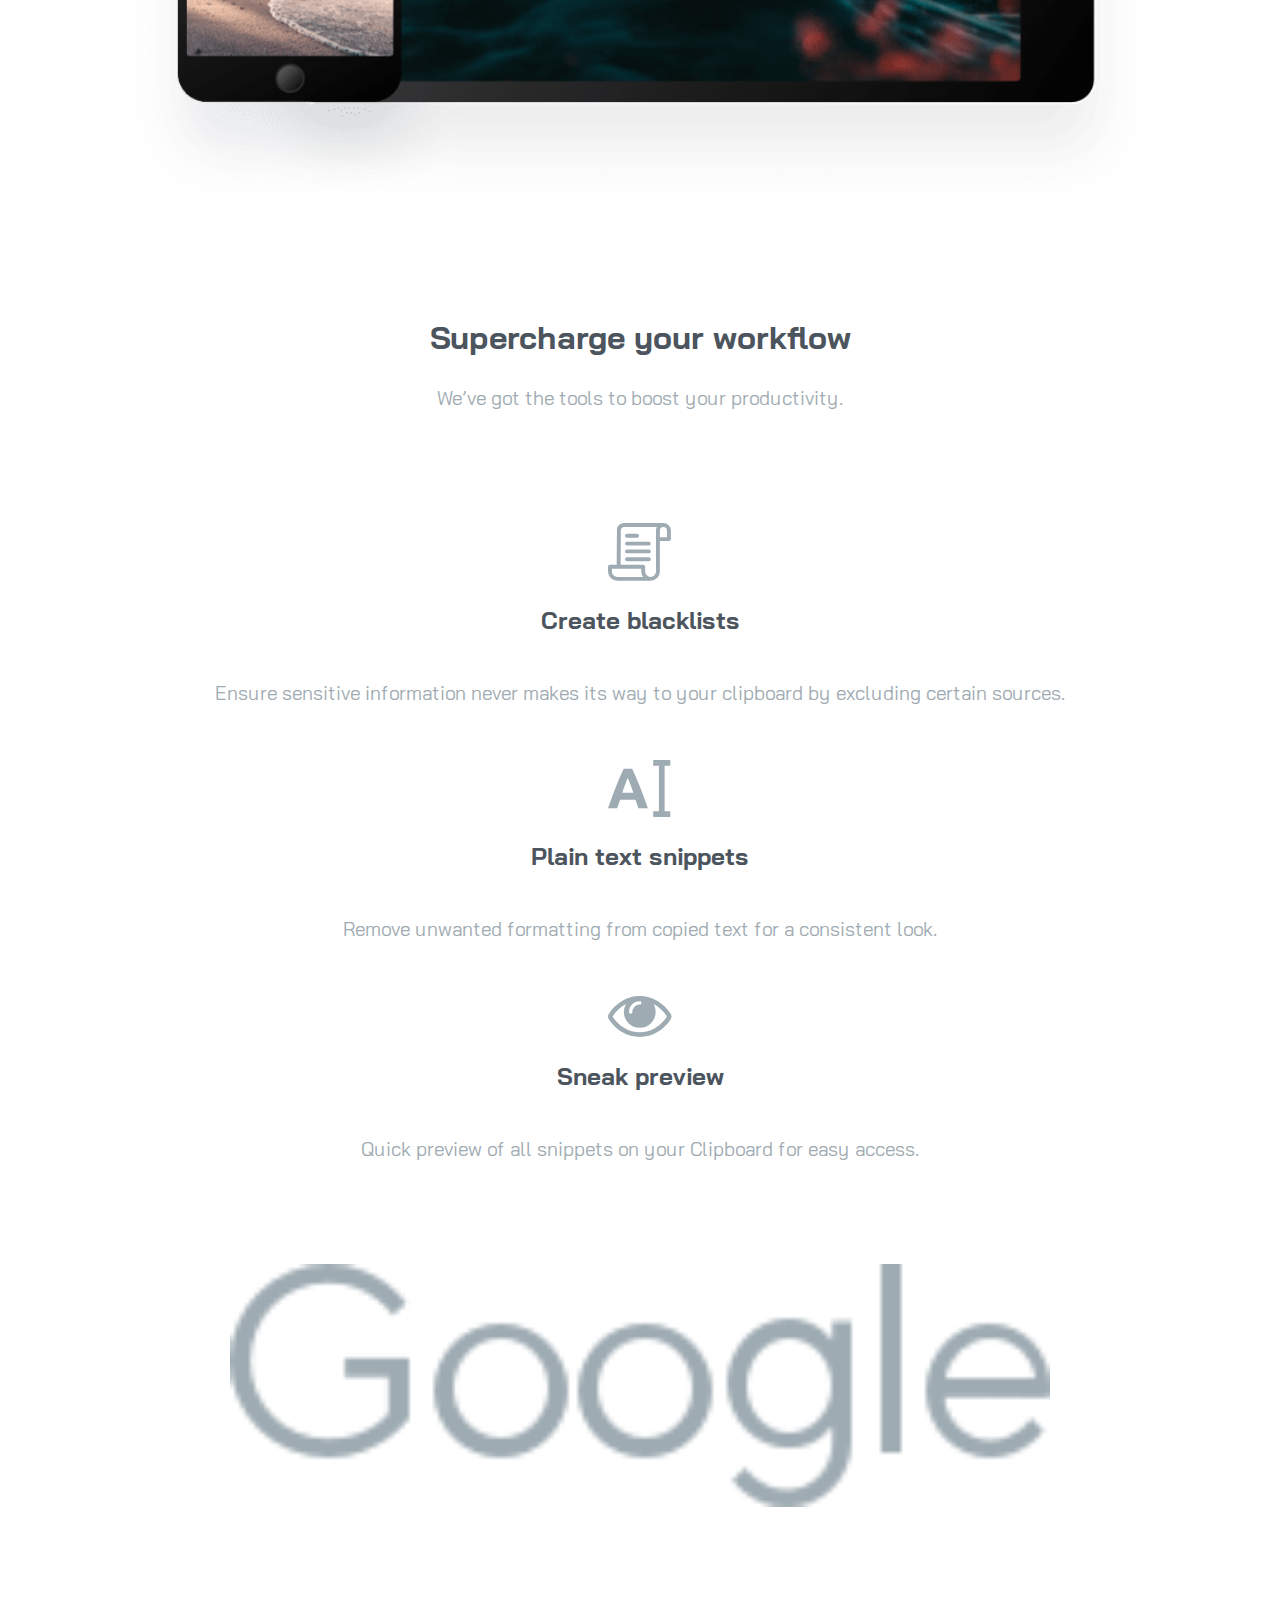
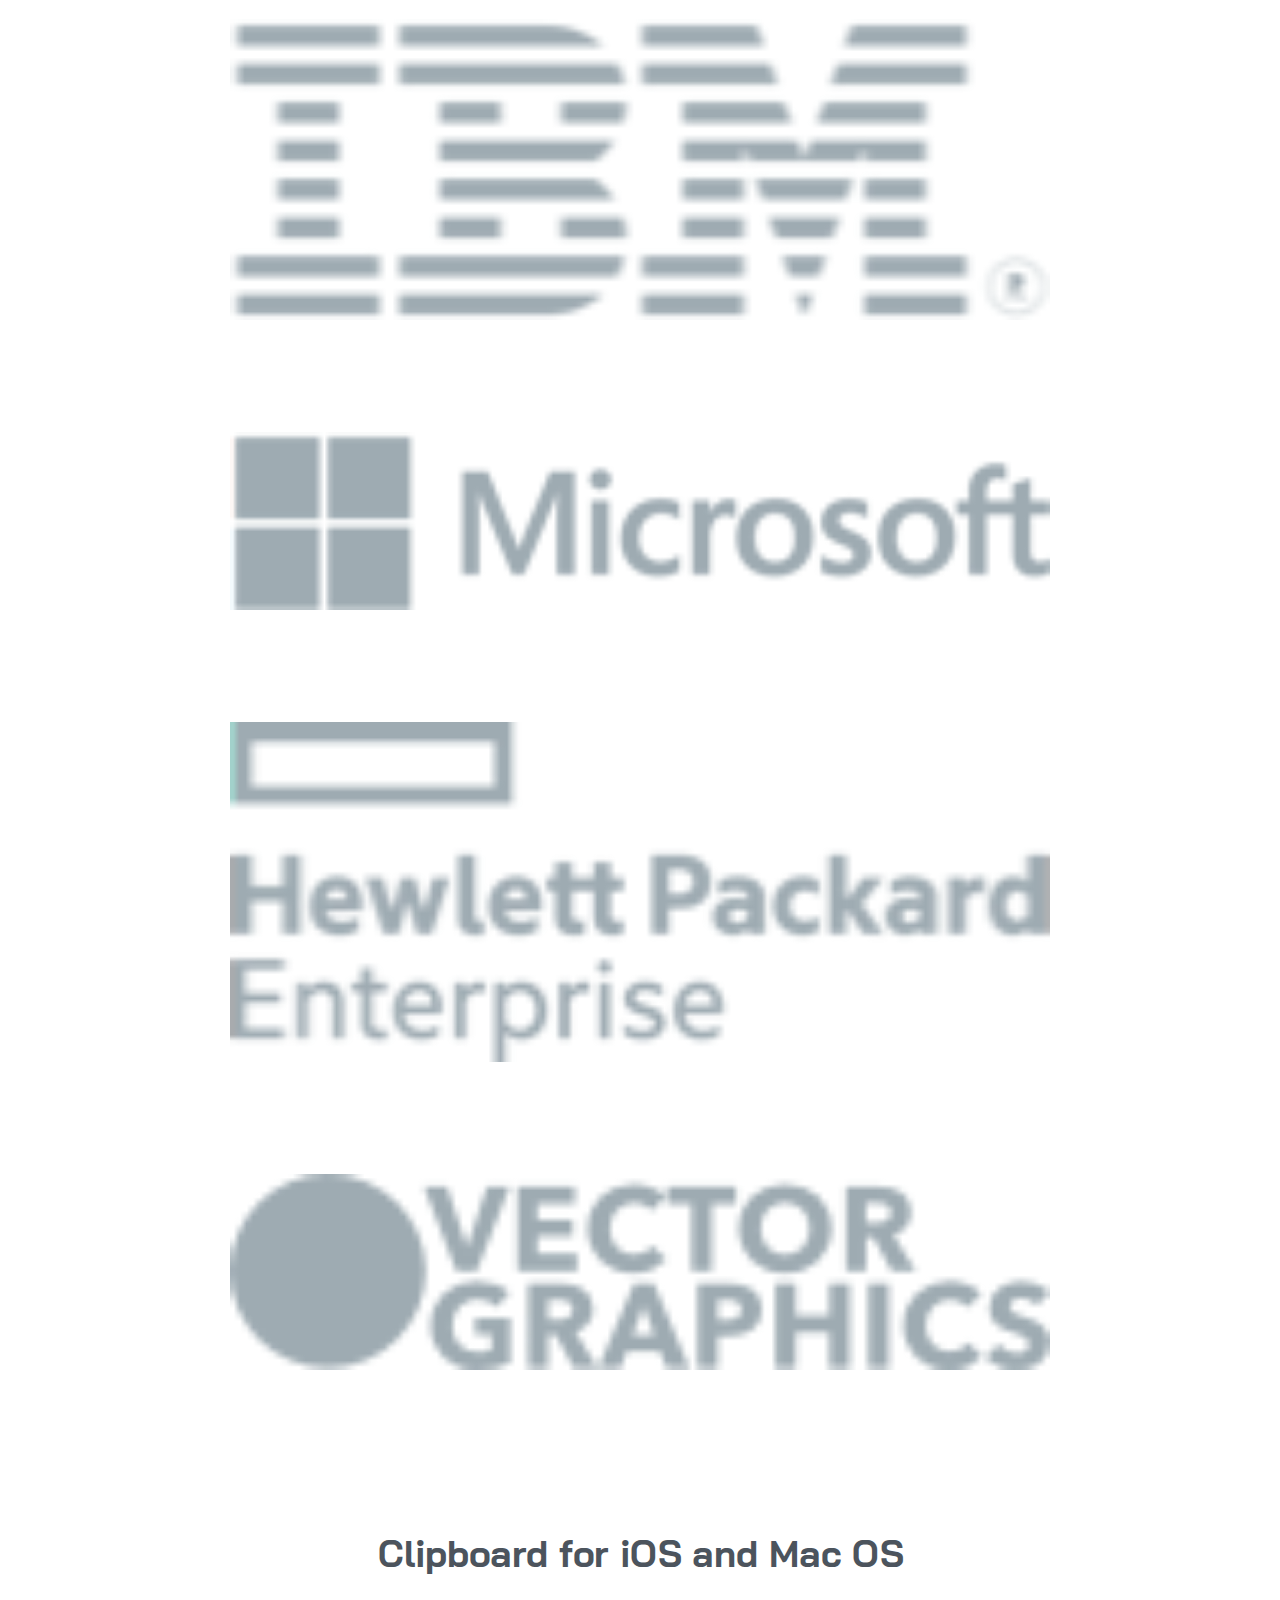
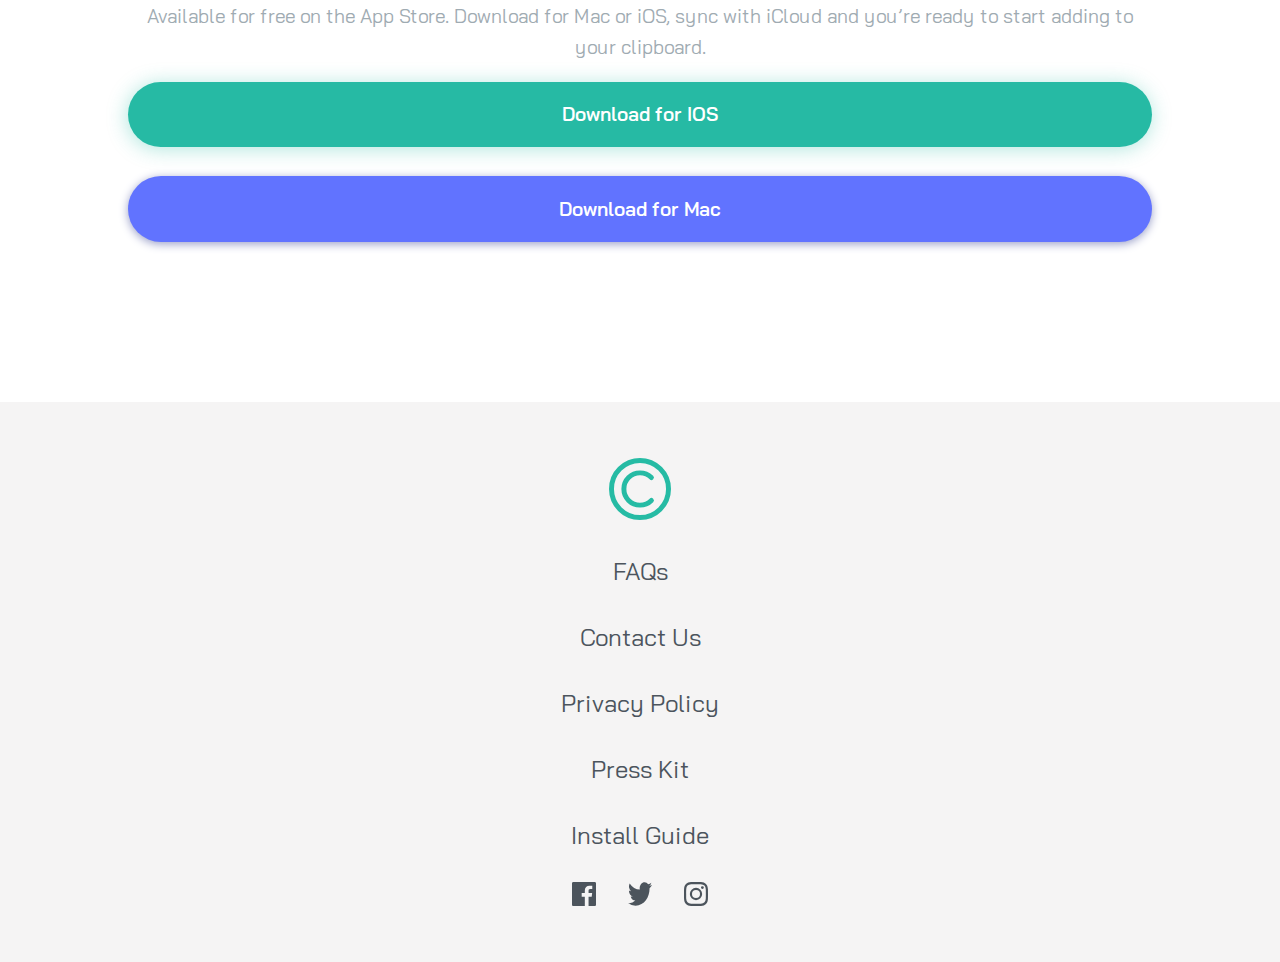
==== commit 7c8125f3: "dsa" ====
--- a/clipboard-landing-page-master/index.html
+++ b/clipboard-landing-page-master/index.html
@@ -34,7 +34,7 @@
             devices. Our Mac and iOS apps will help you organize everything.</p>
         </div>
         <div class="midbottom row">
-          <div class="midbottomimg"><img src="./image-computer.png" alt="mac display"></div>
+          <div class="midbottomimg"><img src="./images/image-computer.png" alt="mac display"></div>
           <div class="midbottomtxt">
             <div class="one">
               <h3>Quick Search</h3>
